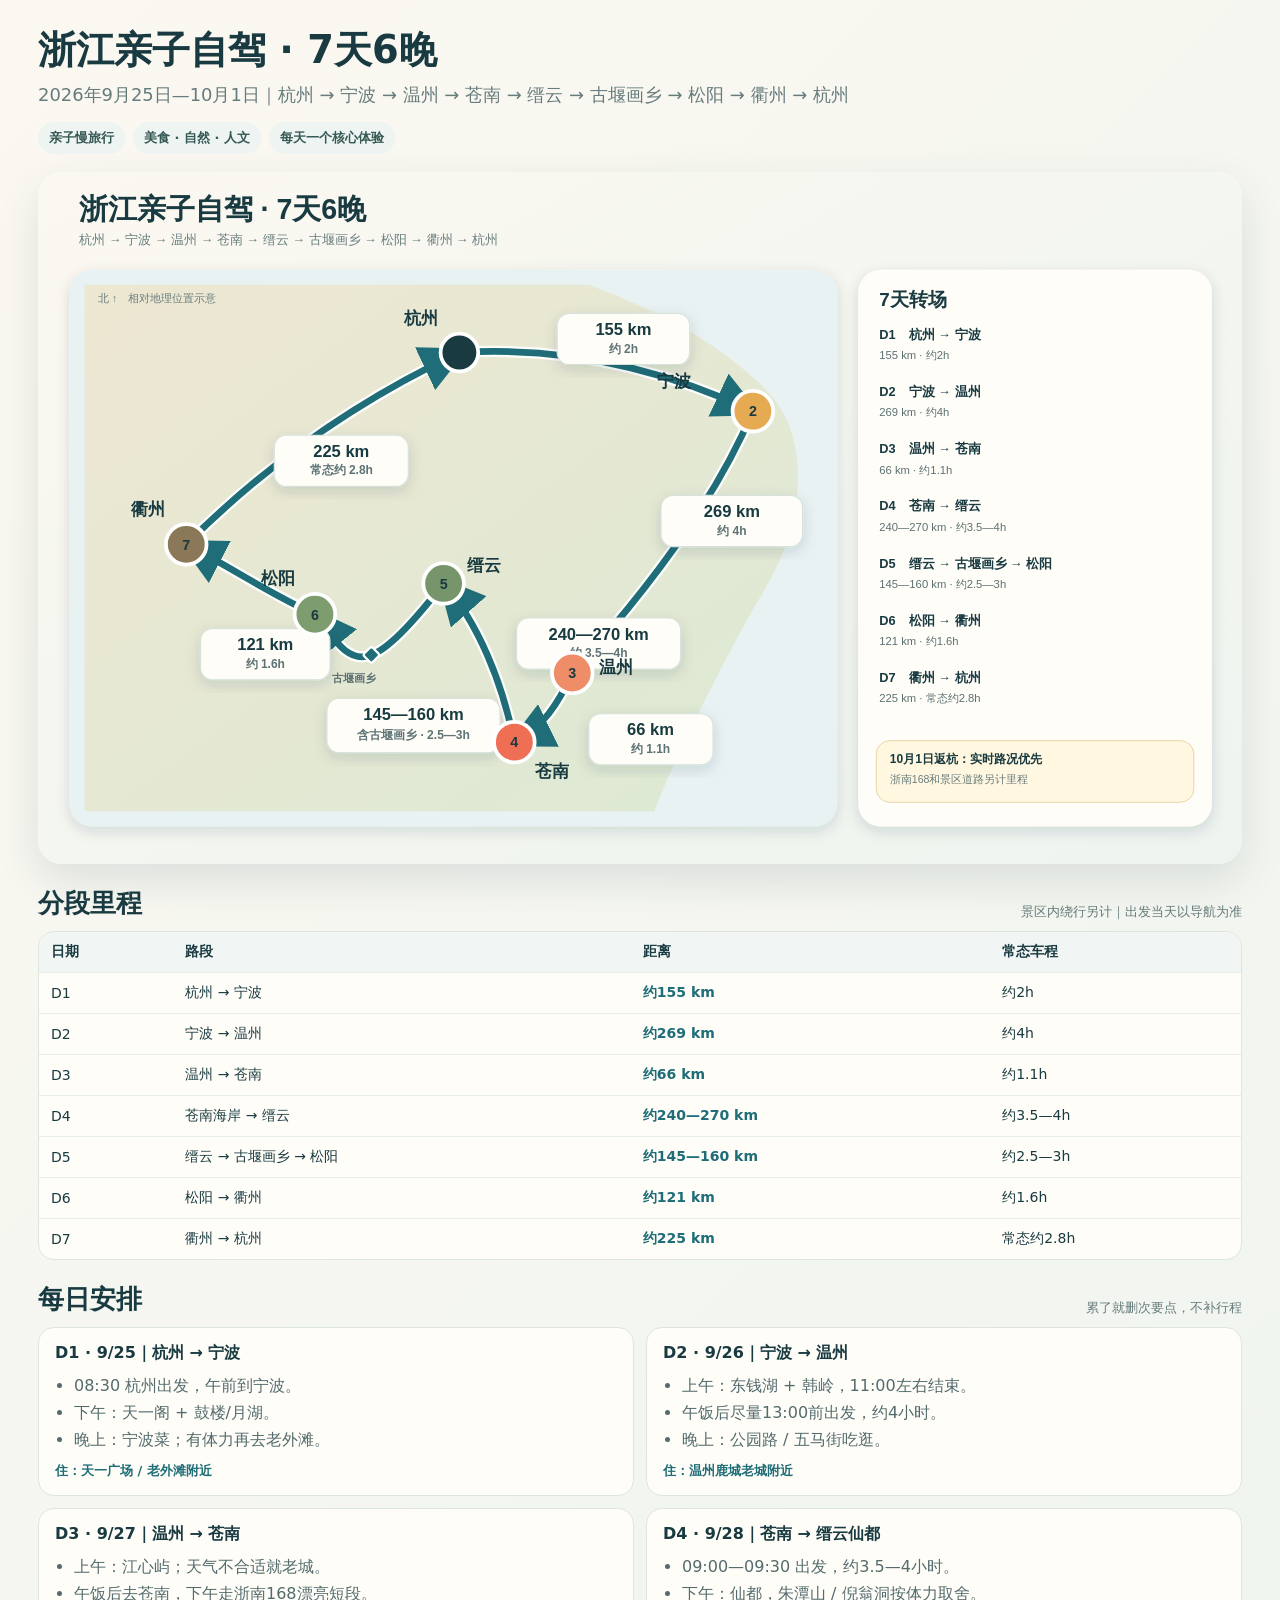
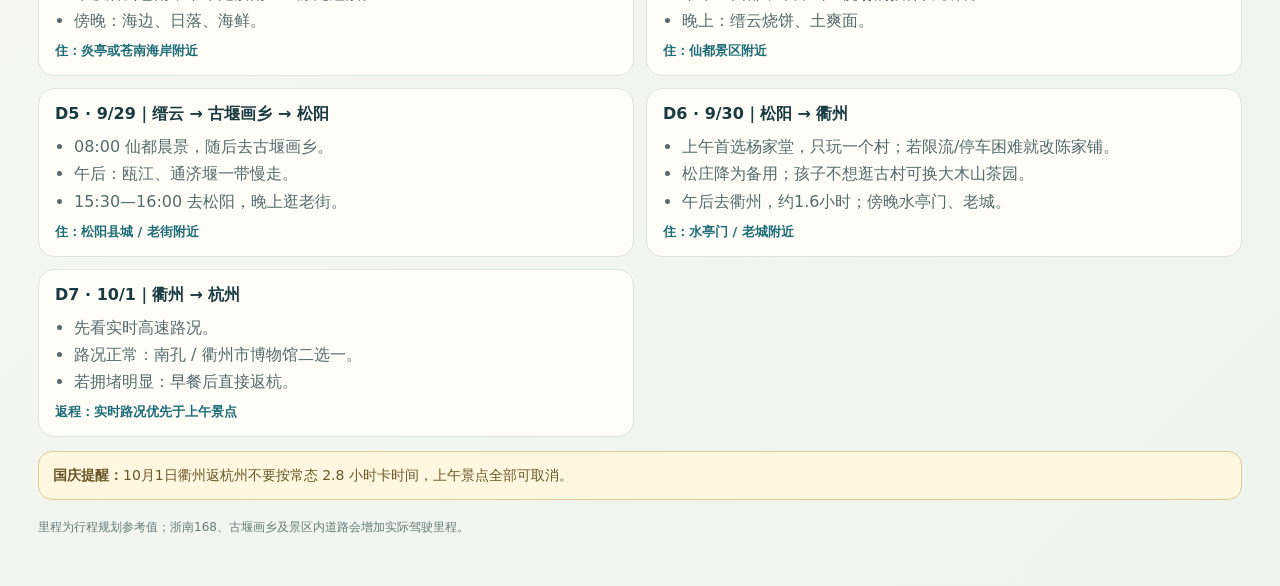
==== index.html @ e7a675d0 "refine: simplify Songyang day plan" ====
<!doctype html>
<html lang="zh-CN">
<head>
  <meta charset="utf-8">
  <meta name="viewport" content="width=device-width, initial-scale=1">
  <meta name="color-scheme" content="light">
  <title>浙江亲子自驾｜7天6晚</title>
  <style>
    :root{--ink:#183a40;--muted:#667b7c;--paper:#f8f5ed;--card:#fffdf8;--teal:#1f6d78;--gold:#e6aa52;--line:#dce6df;--shadow:0 16px 44px rgba(28,61,65,.12)}
    *{box-sizing:border-box} body{margin:0;background:linear-gradient(135deg,#fbf8f1,#eef4ef);color:var(--ink);font-family:"PingFang SC","Microsoft YaHei","Noto Sans CJK SC",system-ui,sans-serif}
    .page{width:min(1320px,100%);margin:auto;padding:28px clamp(12px,3vw,38px) 48px} h1{font-size:clamp(28px,3vw,44px);margin:0 0 8px;line-height:1.15}
    .subtitle{color:var(--muted);font-size:clamp(14px,1.4vw,18px);line-height:1.65}.pills{display:flex;gap:8px;flex-wrap:wrap;margin-top:12px}.pill{padding:7px 11px;border-radius:999px;background:#edf4f1;color:#365955;font-size:13px;font-weight:700}
    .map{display:block;width:100%;margin-top:18px;border-radius:24px;background:#fff;box-shadow:var(--shadow)}
    section{margin-top:22px}.section-title{display:flex;justify-content:space-between;align-items:end;gap:12px;margin-bottom:10px}.section-title h2{font-size:clamp(21px,2vw,28px);margin:0}.hint{color:var(--muted);font-size:13px}
    .table-wrap{overflow-x:auto;border:1px solid var(--line);border-radius:16px;background:var(--card)} table{width:100%;min-width:720px;border-collapse:collapse}th,td{padding:11px 12px;border-bottom:1px solid #e8efea;text-align:left;font-size:14px}th{background:#f1f6f4;white-space:nowrap}tr:last-child td{border-bottom:0}.metric{font-weight:800;color:var(--teal)}
    .days{display:grid;grid-template-columns:repeat(2,minmax(0,1fr));gap:12px}.day{background:var(--card);border:1px solid var(--line);border-radius:16px;padding:15px 16px}.day h3{margin:0 0 8px;font-size:16px}.day ul{margin:0;padding-left:19px;color:#536b6d;line-height:1.7}.stay{margin-top:8px;font-size:13px;font-weight:700;color:var(--teal)}
    .alert{margin-top:14px;padding:12px 14px;border-radius:14px;background:#fff7df;border:1px solid #e2c990;color:#6a5729;font-size:14px;line-height:1.65}
    footer{margin-top:18px;color:var(--muted);font-size:12px;line-height:1.6}
    @media(max-width:680px){.days{grid-template-columns:1fr}.page{padding-inline:10px}.section-title{align-items:start;flex-direction:column}.hint{font-size:12px}}
  </style>
</head>
<body>
<main class="page">
  <header>
    <h1>浙江亲子自驾 · 7天6晚</h1>
    <div class="subtitle">2026年9月25日—10月1日｜杭州 → 宁波 → 温州 → 苍南 → 缙云 → 古堰画乡 → 松阳 → 衢州 → 杭州</div>
    <div class="pills"><span class="pill">亲子慢旅行</span><span class="pill">美食 · 自然 · 人文</span><span class="pill">每天一个核心体验</span></div>
  </header>

  <img class="map" src="./浙江亲子自驾路线地图.svg" alt="浙江7天6晚自驾路线图，标注每段公里数和车程">

  <section>
    <div class="section-title"><h2>分段里程</h2><div class="hint">景区内绕行另计｜出发当天以导航为准</div></div>
    <div class="table-wrap"><table>
      <thead><tr><th>日期</th><th>路段</th><th>距离</th><th>常态车程</th></tr></thead>
      <tbody>
        <tr><td>D1</td><td>杭州 → 宁波</td><td class="metric">约155 km</td><td>约2h</td></tr>
        <tr><td>D2</td><td>宁波 → 温州</td><td class="metric">约269 km</td><td>约4h</td></tr>
        <tr><td>D3</td><td>温州 → 苍南</td><td class="metric">约66 km</td><td>约1.1h</td></tr>
        <tr><td>D4</td><td>苍南海岸 → 缙云</td><td class="metric">约240—270 km</td><td>约3.5—4h</td></tr>
        <tr><td>D5</td><td>缙云 → 古堰画乡 → 松阳</td><td class="metric">约145—160 km</td><td>约2.5—3h</td></tr>
        <tr><td>D6</td><td>松阳 → 衢州</td><td class="metric">约121 km</td><td>约1.6h</td></tr>
        <tr><td>D7</td><td>衢州 → 杭州</td><td class="metric">约225 km</td><td>常态约2.8h</td></tr>
      </tbody>
    </table></div>
  </section>

  <section>
    <div class="section-title"><h2>每日安排</h2><div class="hint">累了就删次要点，不补行程</div></div>
    <div class="days">
      <article class="day"><h3>D1 · 9/25｜杭州 → 宁波</h3><ul><li>08:30 杭州出发，午前到宁波。</li><li>下午：天一阁 + 鼓楼/月湖。</li><li>晚上：宁波菜；有体力再去老外滩。</li></ul><div class="stay">住：天一广场 / 老外滩附近</div></article>
      <article class="day"><h3>D2 · 9/26｜宁波 → 温州</h3><ul><li>上午：东钱湖 + 韩岭，11:00左右结束。</li><li>午饭后尽量13:00前出发，约4小时。</li><li>晚上：公园路 / 五马街吃逛。</li></ul><div class="stay">住：温州鹿城老城附近</div></article>
      <article class="day"><h3>D3 · 9/27｜温州 → 苍南</h3><ul><li>上午：江心屿；天气不合适就老城。</li><li>午饭后去苍南，下午走浙南168漂亮短段。</li><li>傍晚：海边、日落、海鲜。</li></ul><div class="stay">住：炎亭或苍南海岸附近</div></article>
      <article class="day"><h3>D4 · 9/28｜苍南 → 缙云仙都</h3><ul><li>09:00—09:30 出发，约3.5—4小时。</li><li>下午：仙都，朱潭山 / 倪翁洞按体力取舍。</li><li>晚上：缙云烧饼、土爽面。</li></ul><div class="stay">住：仙都景区附近</div></article>
      <article class="day"><h3>D5 · 9/29｜缙云 → 古堰画乡 → 松阳</h3><ul><li>08:00 仙都晨景，随后去古堰画乡。</li><li>午后：瓯江、通济堰一带慢走。</li><li>15:30—16:00 去松阳，晚上逛老街。</li></ul><div class="stay">住：松阳县城 / 老街附近</div></article>
      <article class="day"><h3>D6 · 9/30｜松阳 → 衢州</h3><ul><li>上午首选杨家堂，只玩一个村；若限流/停车困难就改陈家铺。</li><li>松庄降为备用；孩子不想逛古村可换大木山茶园。</li><li>午后去衢州，约1.6小时；傍晚水亭门、老城。</li></ul><div class="stay">住：水亭门 / 老城附近</div></article>
      <article class="day"><h3>D7 · 10/1｜衢州 → 杭州</h3><ul><li>先看实时高速路况。</li><li>路况正常：南孔 / 衢州市博物馆二选一。</li><li>若拥堵明显：早餐后直接返杭。</li></ul><div class="stay">返程：实时路况优先于上午景点</div></article>
    </div>
    <div class="alert"><strong>国庆提醒：</strong>10月1日衢州返杭州不要按常态 2.8 小时卡时间，上午景点全部可取消。</div>
  </section>

  <footer>里程为行程规划参考值；浙南168、古堰画乡及景区内道路会增加实际驾驶里程。</footer>
</main>
</body>
</html>
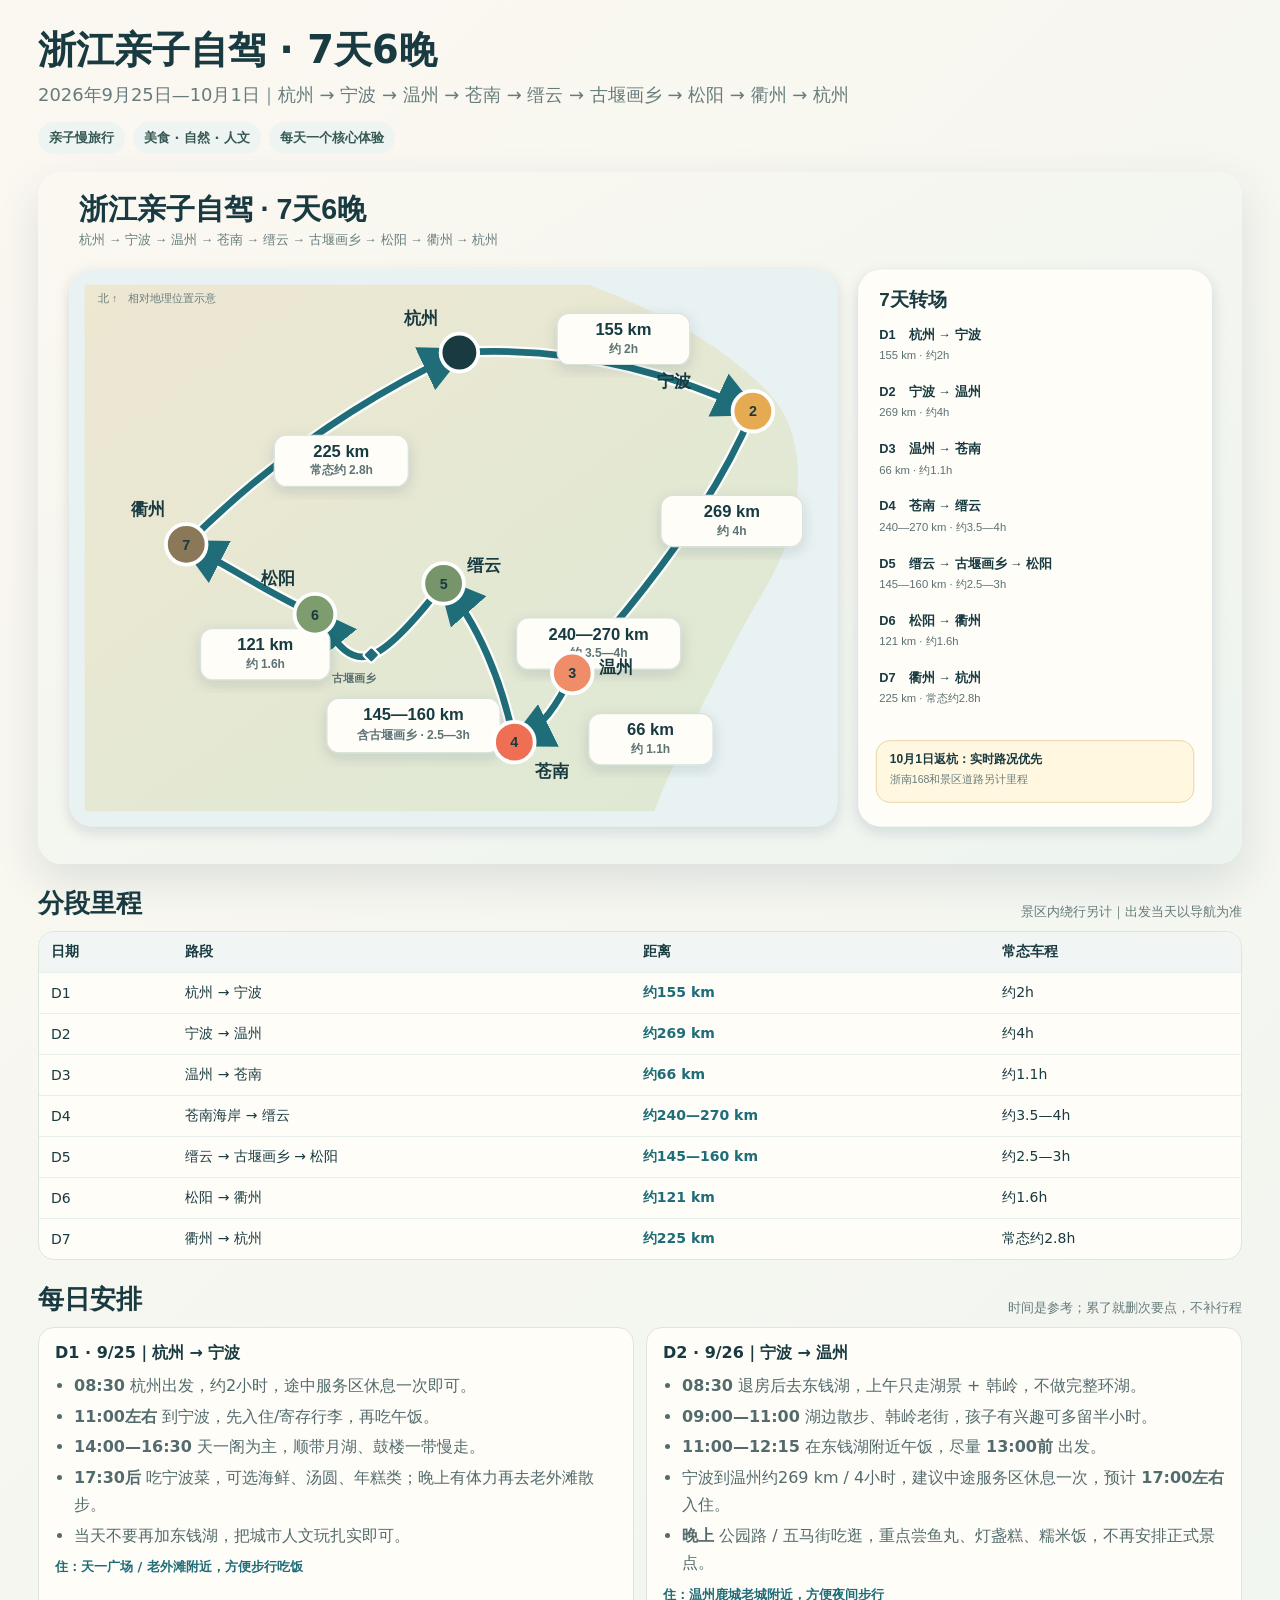
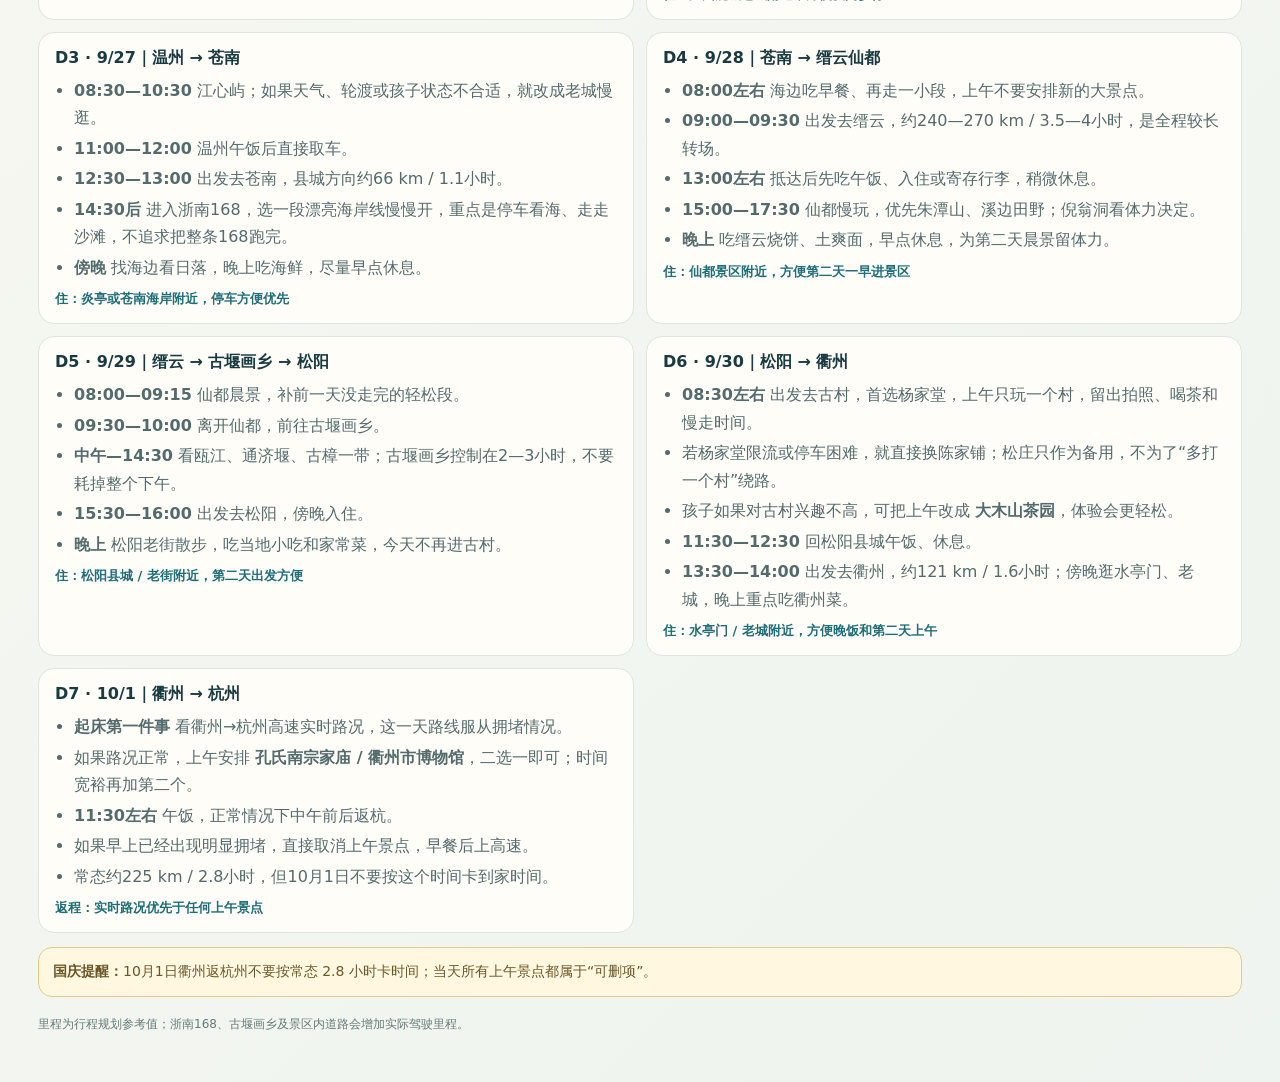
==== commit 9f8ac505: "refine: add more detail to daily itinerary" ====
--- a/index.html
+++ b/index.html
@@ -13,7 +13,7 @@
     .map{display:block;width:100%;margin-top:18px;border-radius:24px;background:#fff;box-shadow:var(--shadow)}
     section{margin-top:22px}.section-title{display:flex;justify-content:space-between;align-items:end;gap:12px;margin-bottom:10px}.section-title h2{font-size:clamp(21px,2vw,28px);margin:0}.hint{color:var(--muted);font-size:13px}
     .table-wrap{overflow-x:auto;border:1px solid var(--line);border-radius:16px;background:var(--card)} table{width:100%;min-width:720px;border-collapse:collapse}th,td{padding:11px 12px;border-bottom:1px solid #e8efea;text-align:left;font-size:14px}th{background:#f1f6f4;white-space:nowrap}tr:last-child td{border-bottom:0}.metric{font-weight:800;color:var(--teal)}
-    .days{display:grid;grid-template-columns:repeat(2,minmax(0,1fr));gap:12px}.day{background:var(--card);border:1px solid var(--line);border-radius:16px;padding:15px 16px}.day h3{margin:0 0 8px;font-size:16px}.day ul{margin:0;padding-left:19px;color:#536b6d;line-height:1.7}.stay{margin-top:8px;font-size:13px;font-weight:700;color:var(--teal)}
+    .days{display:grid;grid-template-columns:repeat(2,minmax(0,1fr));gap:12px}.day{background:var(--card);border:1px solid var(--line);border-radius:16px;padding:15px 16px}.day h3{margin:0 0 8px;font-size:16px}.day ul{margin:0;padding-left:19px;color:#536b6d;line-height:1.72}.day li+li{margin-top:3px}.stay{margin-top:9px;font-size:13px;font-weight:700;color:var(--teal)}
     .alert{margin-top:14px;padding:12px 14px;border-radius:14px;background:#fff7df;border:1px solid #e2c990;color:#6a5729;font-size:14px;line-height:1.65}
     footer{margin-top:18px;color:var(--muted);font-size:12px;line-height:1.6}
     @media(max-width:680px){.days{grid-template-columns:1fr}.page{padding-inline:10px}.section-title{align-items:start;flex-direction:column}.hint{font-size:12px}}
@@ -46,17 +46,23 @@
   </section>
 
   <section>
-    <div class="section-title"><h2>每日安排</h2><div class="hint">累了就删次要点，不补行程</div></div>
+    <div class="section-title"><h2>每日安排</h2><div class="hint">时间是参考；累了就删次要点，不补行程</div></div>
     <div class="days">
-      <article class="day"><h3>D1 · 9/25｜杭州 → 宁波</h3><ul><li>08:30 杭州出发，午前到宁波。</li><li>下午：天一阁 + 鼓楼/月湖。</li><li>晚上：宁波菜；有体力再去老外滩。</li></ul><div class="stay">住：天一广场 / 老外滩附近</div></article>
-      <article class="day"><h3>D2 · 9/26｜宁波 → 温州</h3><ul><li>上午：东钱湖 + 韩岭，11:00左右结束。</li><li>午饭后尽量13:00前出发，约4小时。</li><li>晚上：公园路 / 五马街吃逛。</li></ul><div class="stay">住：温州鹿城老城附近</div></article>
-      <article class="day"><h3>D3 · 9/27｜温州 → 苍南</h3><ul><li>上午：江心屿；天气不合适就老城。</li><li>午饭后去苍南，下午走浙南168漂亮短段。</li><li>傍晚：海边、日落、海鲜。</li></ul><div class="stay">住：炎亭或苍南海岸附近</div></article>
-      <article class="day"><h3>D4 · 9/28｜苍南 → 缙云仙都</h3><ul><li>09:00—09:30 出发，约3.5—4小时。</li><li>下午：仙都，朱潭山 / 倪翁洞按体力取舍。</li><li>晚上：缙云烧饼、土爽面。</li></ul><div class="stay">住：仙都景区附近</div></article>
-      <article class="day"><h3>D5 · 9/29｜缙云 → 古堰画乡 → 松阳</h3><ul><li>08:00 仙都晨景，随后去古堰画乡。</li><li>午后：瓯江、通济堰一带慢走。</li><li>15:30—16:00 去松阳，晚上逛老街。</li></ul><div class="stay">住：松阳县城 / 老街附近</div></article>
-      <article class="day"><h3>D6 · 9/30｜松阳 → 衢州</h3><ul><li>上午首选杨家堂，只玩一个村；若限流/停车困难就改陈家铺。</li><li>松庄降为备用；孩子不想逛古村可换大木山茶园。</li><li>午后去衢州，约1.6小时；傍晚水亭门、老城。</li></ul><div class="stay">住：水亭门 / 老城附近</div></article>
-      <article class="day"><h3>D7 · 10/1｜衢州 → 杭州</h3><ul><li>先看实时高速路况。</li><li>路况正常：南孔 / 衢州市博物馆二选一。</li><li>若拥堵明显：早餐后直接返杭。</li></ul><div class="stay">返程：实时路况优先于上午景点</div></article>
+      <article class="day"><h3>D1 · 9/25｜杭州 → 宁波</h3><ul><li><strong>08:30</strong> 杭州出发，约2小时，途中服务区休息一次即可。</li><li><strong>11:00左右</strong> 到宁波，先入住/寄存行李，再吃午饭。</li><li><strong>14:00—16:30</strong> 天一阁为主，顺带月湖、鼓楼一带慢走。</li><li><strong>17:30后</strong> 吃宁波菜，可选海鲜、汤圆、年糕类；晚上有体力再去老外滩散步。</li><li>当天不要再加东钱湖，把城市人文玩扎实即可。</li></ul><div class="stay">住：天一广场 / 老外滩附近，方便步行吃饭</div></article>
+
+      <article class="day"><h3>D2 · 9/26｜宁波 → 温州</h3><ul><li><strong>08:30</strong> 退房后去东钱湖，上午只走湖景 + 韩岭，不做完整环湖。</li><li><strong>09:00—11:00</strong> 湖边散步、韩岭老街，孩子有兴趣可多留半小时。</li><li><strong>11:00—12:15</strong> 在东钱湖附近午饭，尽量 <strong>13:00前</strong> 出发。</li><li>宁波到温州约269 km / 4小时，建议中途服务区休息一次，预计 <strong>17:00左右</strong> 入住。</li><li><strong>晚上</strong> 公园路 / 五马街吃逛，重点尝鱼丸、灯盏糕、糯米饭，不再安排正式景点。</li></ul><div class="stay">住：温州鹿城老城附近，方便夜间步行</div></article>
+
+      <article class="day"><h3>D3 · 9/27｜温州 → 苍南</h3><ul><li><strong>08:30—10:30</strong> 江心屿；如果天气、轮渡或孩子状态不合适，就改成老城慢逛。</li><li><strong>11:00—12:00</strong> 温州午饭后直接取车。</li><li><strong>12:30—13:00</strong> 出发去苍南，县城方向约66 km / 1.1小时。</li><li><strong>14:30后</strong> 进入浙南168，选一段漂亮海岸线慢慢开，重点是停车看海、走走沙滩，不追求把整条168跑完。</li><li><strong>傍晚</strong> 找海边看日落，晚上吃海鲜，尽量早点休息。</li></ul><div class="stay">住：炎亭或苍南海岸附近，停车方便优先</div></article>
+
+      <article class="day"><h3>D4 · 9/28｜苍南 → 缙云仙都</h3><ul><li><strong>08:00左右</strong> 海边吃早餐、再走一小段，上午不要安排新的大景点。</li><li><strong>09:00—09:30</strong> 出发去缙云，约240—270 km / 3.5—4小时，是全程较长转场。</li><li><strong>13:00左右</strong> 抵达后先吃午饭、入住或寄存行李，稍微休息。</li><li><strong>15:00—17:30</strong> 仙都慢玩，优先朱潭山、溪边田野；倪翁洞看体力决定。</li><li><strong>晚上</strong> 吃缙云烧饼、土爽面，早点休息，为第二天晨景留体力。</li></ul><div class="stay">住：仙都景区附近，方便第二天一早进景区</div></article>
+
+      <article class="day"><h3>D5 · 9/29｜缙云 → 古堰画乡 → 松阳</h3><ul><li><strong>08:00—09:15</strong> 仙都晨景，补前一天没走完的轻松段。</li><li><strong>09:30—10:00</strong> 离开仙都，前往古堰画乡。</li><li><strong>中午—14:30</strong> 看瓯江、通济堰、古樟一带；古堰画乡控制在2—3小时，不要耗掉整个下午。</li><li><strong>15:30—16:00</strong> 出发去松阳，傍晚入住。</li><li><strong>晚上</strong> 松阳老街散步，吃当地小吃和家常菜，今天不再进古村。</li></ul><div class="stay">住：松阳县城 / 老街附近，第二天出发方便</div></article>
+
+      <article class="day"><h3>D6 · 9/30｜松阳 → 衢州</h3><ul><li><strong>08:30左右</strong> 出发去古村，首选杨家堂，上午只玩一个村，留出拍照、喝茶和慢走时间。</li><li>若杨家堂限流或停车困难，就直接换陈家铺；松庄只作为备用，不为了“多打一个村”绕路。</li><li>孩子如果对古村兴趣不高，可把上午改成 <strong>大木山茶园</strong>，体验会更轻松。</li><li><strong>11:30—12:30</strong> 回松阳县城午饭、休息。</li><li><strong>13:30—14:00</strong> 出发去衢州，约121 km / 1.6小时；傍晚逛水亭门、老城，晚上重点吃衢州菜。</li></ul><div class="stay">住：水亭门 / 老城附近，方便晚饭和第二天上午</div></article>
+
+      <article class="day"><h3>D7 · 10/1｜衢州 → 杭州</h3><ul><li><strong>起床第一件事</strong> 看衢州→杭州高速实时路况，这一天路线服从拥堵情况。</li><li>如果路况正常，上午安排 <strong>孔氏南宗家庙 / 衢州市博物馆</strong>，二选一即可；时间宽裕再加第二个。</li><li><strong>11:30左右</strong> 午饭，正常情况下中午前后返杭。</li><li>如果早上已经出现明显拥堵，直接取消上午景点，早餐后上高速。</li><li>常态约225 km / 2.8小时，但10月1日不要按这个时间卡到家时间。</li></ul><div class="stay">返程：实时路况优先于任何上午景点</div></article>
     </div>
-    <div class="alert"><strong>国庆提醒：</strong>10月1日衢州返杭州不要按常态 2.8 小时卡时间，上午景点全部可取消。</div>
+    <div class="alert"><strong>国庆提醒：</strong>10月1日衢州返杭州不要按常态 2.8 小时卡时间；当天所有上午景点都属于“可删项”。</div>
   </section>
 
   <footer>里程为行程规划参考值；浙南168、古堰画乡及景区内道路会增加实际驾驶里程。</footer>
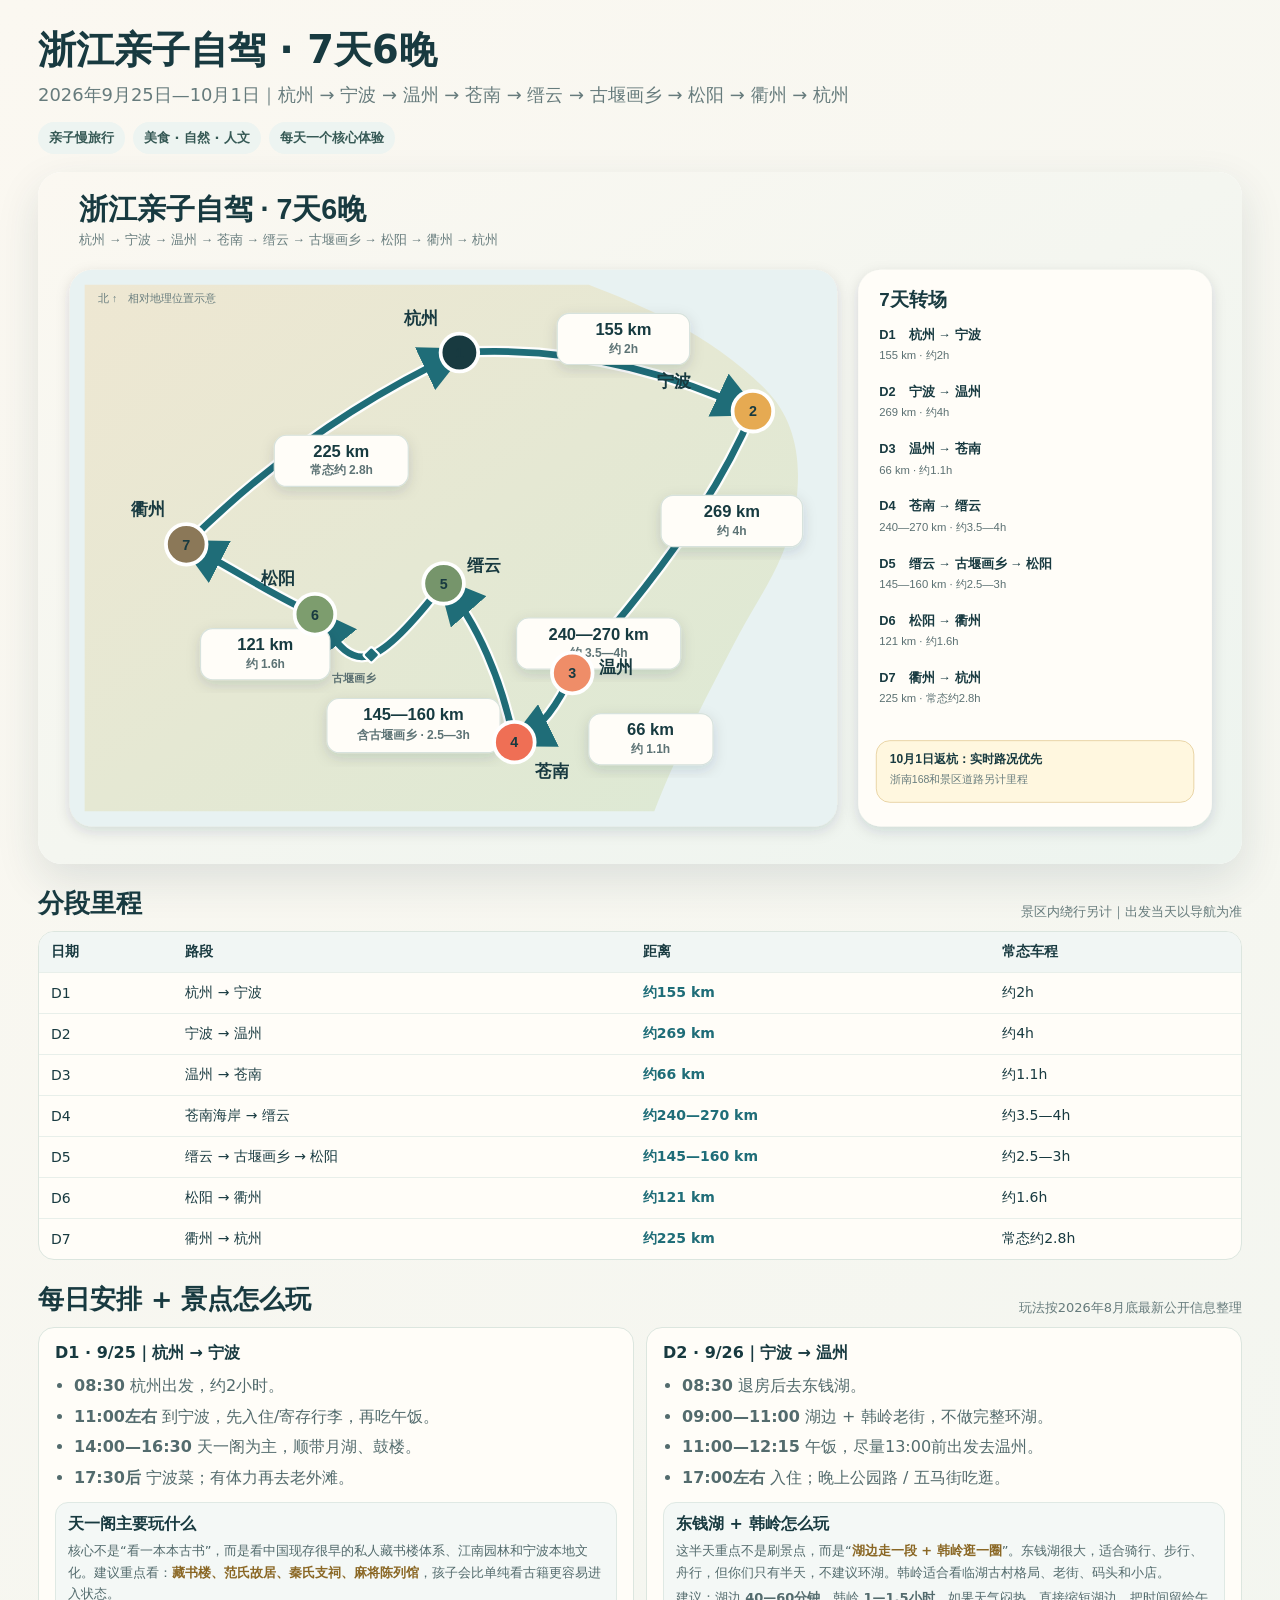
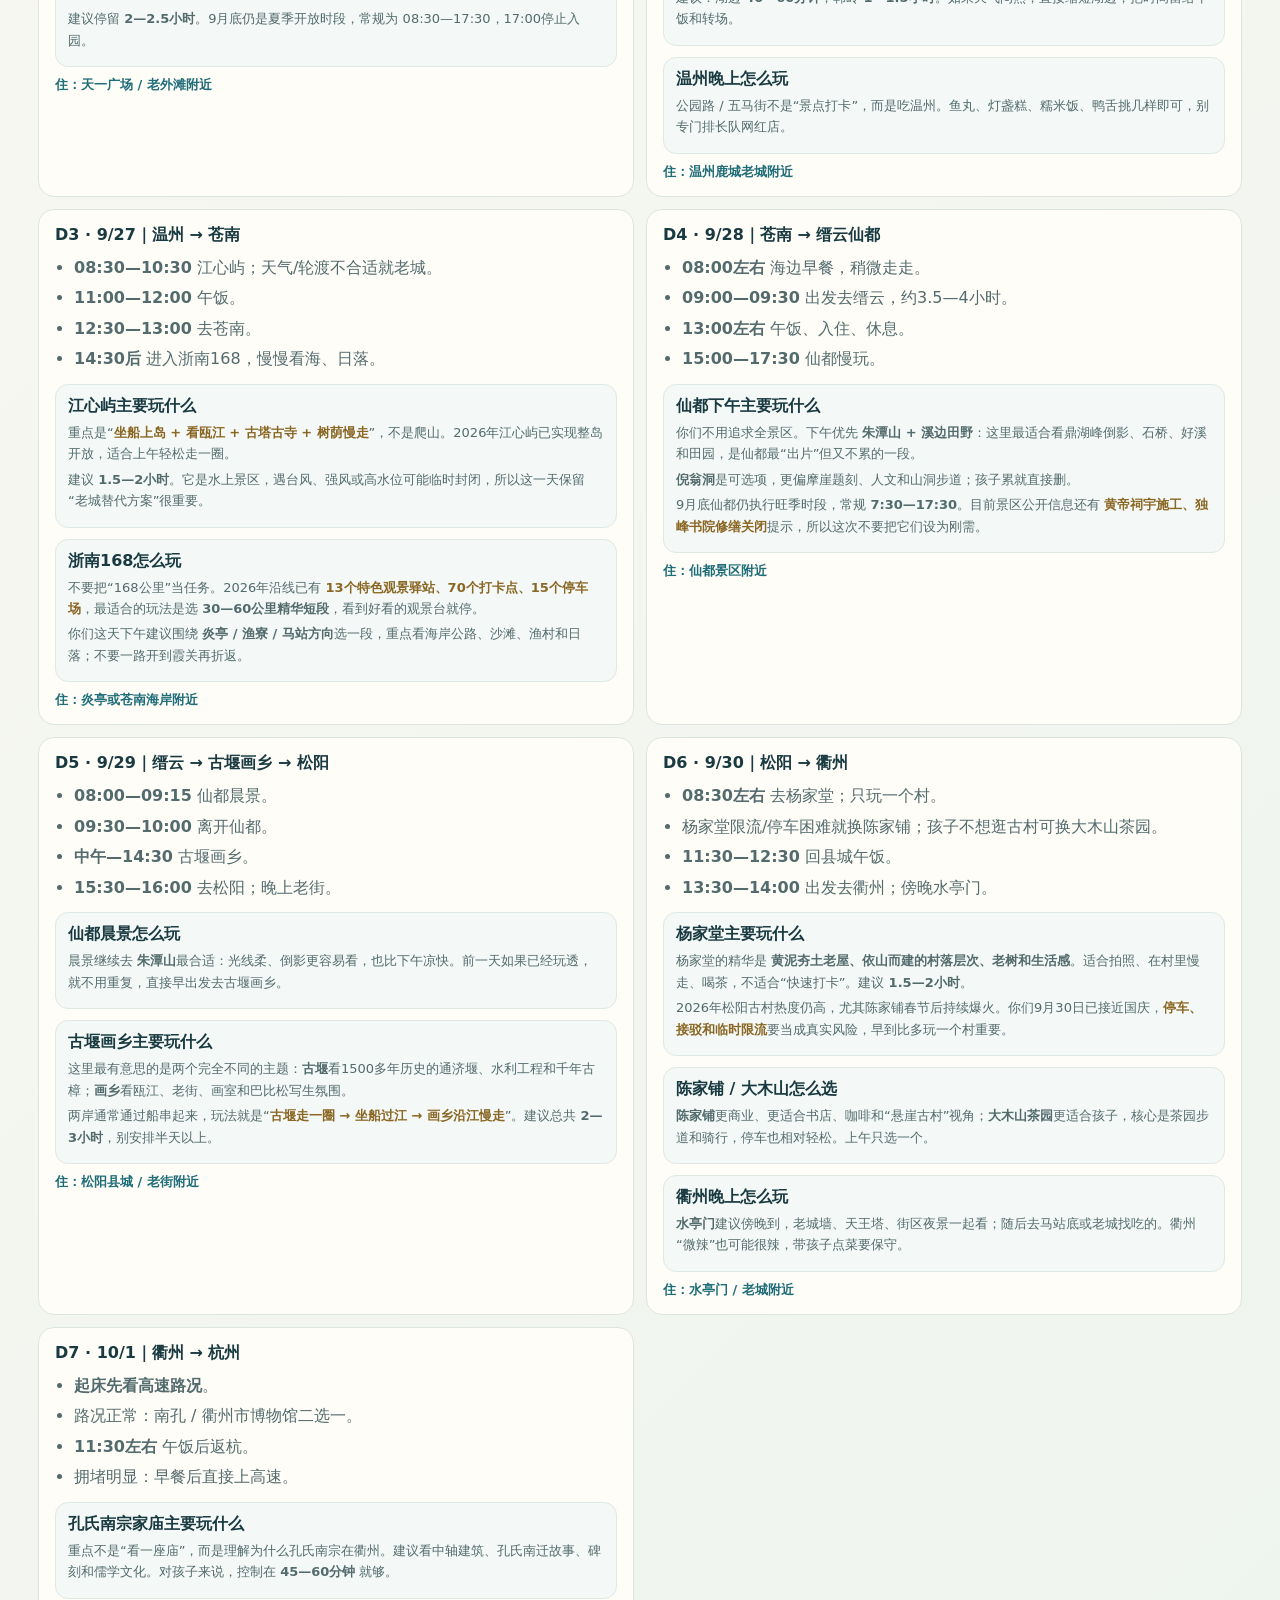
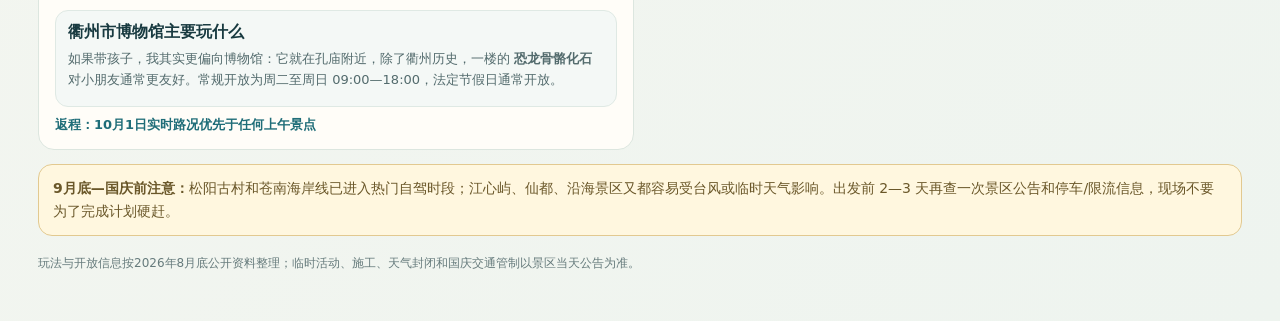
==== commit 226f585d: "feat: add attraction play guides and latest notes" ====
--- a/index.html
+++ b/index.html
@@ -14,6 +14,7 @@
     section{margin-top:22px}.section-title{display:flex;justify-content:space-between;align-items:end;gap:12px;margin-bottom:10px}.section-title h2{font-size:clamp(21px,2vw,28px);margin:0}.hint{color:var(--muted);font-size:13px}
     .table-wrap{overflow-x:auto;border:1px solid var(--line);border-radius:16px;background:var(--card)} table{width:100%;min-width:720px;border-collapse:collapse}th,td{padding:11px 12px;border-bottom:1px solid #e8efea;text-align:left;font-size:14px}th{background:#f1f6f4;white-space:nowrap}tr:last-child td{border-bottom:0}.metric{font-weight:800;color:var(--teal)}
     .days{display:grid;grid-template-columns:repeat(2,minmax(0,1fr));gap:12px}.day{background:var(--card);border:1px solid var(--line);border-radius:16px;padding:15px 16px}.day h3{margin:0 0 8px;font-size:16px}.day ul{margin:0;padding-left:19px;color:#536b6d;line-height:1.72}.day li+li{margin-top:3px}.stay{margin-top:9px;font-size:13px;font-weight:700;color:var(--teal)}
+    .play{margin-top:11px;padding:11px 12px;border-radius:13px;background:#f4f8f6;border:1px solid #dfe9e4}.play b{display:block;margin-bottom:5px}.play p{margin:4px 0;color:#536b6d;font-size:13px;line-height:1.65}.play em{font-style:normal;font-weight:700;color:#8a6724}
     .alert{margin-top:14px;padding:12px 14px;border-radius:14px;background:#fff7df;border:1px solid #e2c990;color:#6a5729;font-size:14px;line-height:1.65}
     footer{margin-top:18px;color:var(--muted);font-size:12px;line-height:1.6}
     @media(max-width:680px){.days{grid-template-columns:1fr}.page{padding-inline:10px}.section-title{align-items:start;flex-direction:column}.hint{font-size:12px}}
@@ -46,26 +47,26 @@
   </section>
 
   <section>
-    <div class="section-title"><h2>每日安排</h2><div class="hint">时间是参考；累了就删次要点，不补行程</div></div>
+    <div class="section-title"><h2>每日安排 + 景点怎么玩</h2><div class="hint">玩法按2026年8月底最新公开信息整理</div></div>
     <div class="days">
-      <article class="day"><h3>D1 · 9/25｜杭州 → 宁波</h3><ul><li><strong>08:30</strong> 杭州出发，约2小时，途中服务区休息一次即可。</li><li><strong>11:00左右</strong> 到宁波，先入住/寄存行李，再吃午饭。</li><li><strong>14:00—16:30</strong> 天一阁为主，顺带月湖、鼓楼一带慢走。</li><li><strong>17:30后</strong> 吃宁波菜，可选海鲜、汤圆、年糕类；晚上有体力再去老外滩散步。</li><li>当天不要再加东钱湖，把城市人文玩扎实即可。</li></ul><div class="stay">住：天一广场 / 老外滩附近，方便步行吃饭</div></article>
+      <article class="day"><h3>D1 · 9/25｜杭州 → 宁波</h3><ul><li><strong>08:30</strong> 杭州出发，约2小时。</li><li><strong>11:00左右</strong> 到宁波，先入住/寄存行李，再吃午饭。</li><li><strong>14:00—16:30</strong> 天一阁为主，顺带月湖、鼓楼。</li><li><strong>17:30后</strong> 宁波菜；有体力再去老外滩。</li></ul><div class="play"><b>天一阁主要玩什么</b><p>核心不是“看一本本古书”，而是看中国现存很早的私人藏书楼体系、江南园林和宁波本地文化。建议重点看：<em>藏书楼、范氏故居、秦氏支祠、麻将陈列馆</em>，孩子会比单纯看古籍更容易进入状态。</p><p>建议停留 <strong>2—2.5小时</strong>。9月底仍是夏季开放时段，常规为 08:30—17:30，17:00停止入园。</p></div><div class="stay">住：天一广场 / 老外滩附近</div></article>
 
-      <article class="day"><h3>D2 · 9/26｜宁波 → 温州</h3><ul><li><strong>08:30</strong> 退房后去东钱湖，上午只走湖景 + 韩岭，不做完整环湖。</li><li><strong>09:00—11:00</strong> 湖边散步、韩岭老街，孩子有兴趣可多留半小时。</li><li><strong>11:00—12:15</strong> 在东钱湖附近午饭，尽量 <strong>13:00前</strong> 出发。</li><li>宁波到温州约269 km / 4小时，建议中途服务区休息一次，预计 <strong>17:00左右</strong> 入住。</li><li><strong>晚上</strong> 公园路 / 五马街吃逛，重点尝鱼丸、灯盏糕、糯米饭，不再安排正式景点。</li></ul><div class="stay">住：温州鹿城老城附近，方便夜间步行</div></article>
+      <article class="day"><h3>D2 · 9/26｜宁波 → 温州</h3><ul><li><strong>08:30</strong> 退房后去东钱湖。</li><li><strong>09:00—11:00</strong> 湖边 + 韩岭老街，不做完整环湖。</li><li><strong>11:00—12:15</strong> 午饭，尽量13:00前出发去温州。</li><li><strong>17:00左右</strong> 入住；晚上公园路 / 五马街吃逛。</li></ul><div class="play"><b>东钱湖 + 韩岭怎么玩</b><p>这半天重点不是刷景点，而是“<em>湖边走一段 + 韩岭逛一圈</em>”。东钱湖很大，适合骑行、步行、舟行，但你们只有半天，不建议环湖。韩岭适合看临湖古村格局、老街、码头和小店。</p><p>建议：湖边 <strong>40—60分钟</strong>，韩岭 <strong>1—1.5小时</strong>。如果天气闷热，直接缩短湖边，把时间留给午饭和转场。</p></div><div class="play"><b>温州晚上怎么玩</b><p>公园路 / 五马街不是“景点打卡”，而是吃温州。鱼丸、灯盏糕、糯米饭、鸭舌挑几样即可，别专门排长队网红店。</p></div><div class="stay">住：温州鹿城老城附近</div></article>
 
-      <article class="day"><h3>D3 · 9/27｜温州 → 苍南</h3><ul><li><strong>08:30—10:30</strong> 江心屿；如果天气、轮渡或孩子状态不合适，就改成老城慢逛。</li><li><strong>11:00—12:00</strong> 温州午饭后直接取车。</li><li><strong>12:30—13:00</strong> 出发去苍南，县城方向约66 km / 1.1小时。</li><li><strong>14:30后</strong> 进入浙南168，选一段漂亮海岸线慢慢开，重点是停车看海、走走沙滩，不追求把整条168跑完。</li><li><strong>傍晚</strong> 找海边看日落，晚上吃海鲜，尽量早点休息。</li></ul><div class="stay">住：炎亭或苍南海岸附近，停车方便优先</div></article>
+      <article class="day"><h3>D3 · 9/27｜温州 → 苍南</h3><ul><li><strong>08:30—10:30</strong> 江心屿；天气/轮渡不合适就老城。</li><li><strong>11:00—12:00</strong> 午饭。</li><li><strong>12:30—13:00</strong> 去苍南。</li><li><strong>14:30后</strong> 进入浙南168，慢慢看海、日落。</li></ul><div class="play"><b>江心屿主要玩什么</b><p>重点是“<em>坐船上岛 + 看瓯江 + 古塔古寺 + 树荫慢走</em>”，不是爬山。2026年江心屿已实现整岛开放，适合上午轻松走一圈。</p><p>建议 <strong>1.5—2小时</strong>。它是水上景区，遇台风、强风或高水位可能临时封闭，所以这一天保留“老城替代方案”很重要。</p></div><div class="play"><b>浙南168怎么玩</b><p>不要把“168公里”当任务。2026年沿线已有 <em>13个特色观景驿站、70个打卡点、15个停车场</em>，最适合的玩法是选 <strong>30—60公里精华短段</strong>，看到好看的观景台就停。</p><p>你们这天下午建议围绕 <strong>炎亭 / 渔寮 / 马站方向</strong>选一段，重点看海岸公路、沙滩、渔村和日落；不要一路开到霞关再折返。</p></div><div class="stay">住：炎亭或苍南海岸附近</div></article>
 
-      <article class="day"><h3>D4 · 9/28｜苍南 → 缙云仙都</h3><ul><li><strong>08:00左右</strong> 海边吃早餐、再走一小段，上午不要安排新的大景点。</li><li><strong>09:00—09:30</strong> 出发去缙云，约240—270 km / 3.5—4小时，是全程较长转场。</li><li><strong>13:00左右</strong> 抵达后先吃午饭、入住或寄存行李，稍微休息。</li><li><strong>15:00—17:30</strong> 仙都慢玩，优先朱潭山、溪边田野；倪翁洞看体力决定。</li><li><strong>晚上</strong> 吃缙云烧饼、土爽面，早点休息，为第二天晨景留体力。</li></ul><div class="stay">住：仙都景区附近，方便第二天一早进景区</div></article>
+      <article class="day"><h3>D4 · 9/28｜苍南 → 缙云仙都</h3><ul><li><strong>08:00左右</strong> 海边早餐，稍微走走。</li><li><strong>09:00—09:30</strong> 出发去缙云，约3.5—4小时。</li><li><strong>13:00左右</strong> 午饭、入住、休息。</li><li><strong>15:00—17:30</strong> 仙都慢玩。</li></ul><div class="play"><b>仙都下午主要玩什么</b><p>你们不用追求全景区。下午优先 <strong>朱潭山 + 溪边田野</strong>：这里最适合看鼎湖峰倒影、石桥、好溪和田园，是仙都最“出片”但又不累的一段。</p><p><strong>倪翁洞</strong>是可选项，更偏摩崖题刻、人文和山洞步道；孩子累就直接删。</p><p>9月底仙都仍执行旺季时段，常规 <strong>7:30—17:30</strong>。目前景区公开信息还有 <em>黄帝祠宇施工、独峰书院修缮关闭</em>提示，所以这次不要把它们设为刚需。</p></div><div class="stay">住：仙都景区附近</div></article>
 
-      <article class="day"><h3>D5 · 9/29｜缙云 → 古堰画乡 → 松阳</h3><ul><li><strong>08:00—09:15</strong> 仙都晨景，补前一天没走完的轻松段。</li><li><strong>09:30—10:00</strong> 离开仙都，前往古堰画乡。</li><li><strong>中午—14:30</strong> 看瓯江、通济堰、古樟一带；古堰画乡控制在2—3小时，不要耗掉整个下午。</li><li><strong>15:30—16:00</strong> 出发去松阳，傍晚入住。</li><li><strong>晚上</strong> 松阳老街散步，吃当地小吃和家常菜，今天不再进古村。</li></ul><div class="stay">住：松阳县城 / 老街附近，第二天出发方便</div></article>
+      <article class="day"><h3>D5 · 9/29｜缙云 → 古堰画乡 → 松阳</h3><ul><li><strong>08:00—09:15</strong> 仙都晨景。</li><li><strong>09:30—10:00</strong> 离开仙都。</li><li><strong>中午—14:30</strong> 古堰画乡。</li><li><strong>15:30—16:00</strong> 去松阳；晚上老街。</li></ul><div class="play"><b>仙都晨景怎么玩</b><p>晨景继续去 <strong>朱潭山</strong>最合适：光线柔、倒影更容易看，也比下午凉快。前一天如果已经玩透，就不用重复，直接早出发去古堰画乡。</p></div><div class="play"><b>古堰画乡主要玩什么</b><p>这里最有意思的是两个完全不同的主题：<strong>古堰</strong>看1500多年历史的通济堰、水利工程和千年古樟；<strong>画乡</strong>看瓯江、老街、画室和巴比松写生氛围。</p><p>两岸通常通过船串起来，玩法就是“<em>古堰走一圈 → 坐船过江 → 画乡沿江慢走</em>”。建议总共 <strong>2—3小时</strong>，别安排半天以上。</p></div><div class="stay">住：松阳县城 / 老街附近</div></article>
 
-      <article class="day"><h3>D6 · 9/30｜松阳 → 衢州</h3><ul><li><strong>08:30左右</strong> 出发去古村，首选杨家堂，上午只玩一个村，留出拍照、喝茶和慢走时间。</li><li>若杨家堂限流或停车困难，就直接换陈家铺；松庄只作为备用，不为了“多打一个村”绕路。</li><li>孩子如果对古村兴趣不高，可把上午改成 <strong>大木山茶园</strong>，体验会更轻松。</li><li><strong>11:30—12:30</strong> 回松阳县城午饭、休息。</li><li><strong>13:30—14:00</strong> 出发去衢州，约121 km / 1.6小时；傍晚逛水亭门、老城，晚上重点吃衢州菜。</li></ul><div class="stay">住：水亭门 / 老城附近，方便晚饭和第二天上午</div></article>
+      <article class="day"><h3>D6 · 9/30｜松阳 → 衢州</h3><ul><li><strong>08:30左右</strong> 去杨家堂；只玩一个村。</li><li>杨家堂限流/停车困难就换陈家铺；孩子不想逛古村可换大木山茶园。</li><li><strong>11:30—12:30</strong> 回县城午饭。</li><li><strong>13:30—14:00</strong> 出发去衢州；傍晚水亭门。</li></ul><div class="play"><b>杨家堂主要玩什么</b><p>杨家堂的精华是 <strong>黄泥夯土老屋、依山而建的村落层次、老树和生活感</strong>。适合拍照、在村里慢走、喝茶，不适合“快速打卡”。建议 <strong>1.5—2小时</strong>。</p><p>2026年松阳古村热度仍高，尤其陈家铺春节后持续爆火。你们9月30日已接近国庆，<em>停车、接驳和临时限流</em>要当成真实风险，早到比多玩一个村重要。</p></div><div class="play"><b>陈家铺 / 大木山怎么选</b><p><strong>陈家铺</strong>更商业、更适合书店、咖啡和“悬崖古村”视角；<strong>大木山茶园</strong>更适合孩子，核心是茶园步道和骑行，停车也相对轻松。上午只选一个。</p></div><div class="play"><b>衢州晚上怎么玩</b><p><strong>水亭门</strong>建议傍晚到，老城墙、天王塔、街区夜景一起看；随后去马站底或老城找吃的。衢州“微辣”也可能很辣，带孩子点菜要保守。</p></div><div class="stay">住：水亭门 / 老城附近</div></article>
 
-      <article class="day"><h3>D7 · 10/1｜衢州 → 杭州</h3><ul><li><strong>起床第一件事</strong> 看衢州→杭州高速实时路况，这一天路线服从拥堵情况。</li><li>如果路况正常，上午安排 <strong>孔氏南宗家庙 / 衢州市博物馆</strong>，二选一即可；时间宽裕再加第二个。</li><li><strong>11:30左右</strong> 午饭，正常情况下中午前后返杭。</li><li>如果早上已经出现明显拥堵，直接取消上午景点，早餐后上高速。</li><li>常态约225 km / 2.8小时，但10月1日不要按这个时间卡到家时间。</li></ul><div class="stay">返程：实时路况优先于任何上午景点</div></article>
+      <article class="day"><h3>D7 · 10/1｜衢州 → 杭州</h3><ul><li><strong>起床先看高速路况</strong>。</li><li>路况正常：南孔 / 衢州市博物馆二选一。</li><li><strong>11:30左右</strong> 午饭后返杭。</li><li>拥堵明显：早餐后直接上高速。</li></ul><div class="play"><b>孔氏南宗家庙主要玩什么</b><p>重点不是“看一座庙”，而是理解为什么孔氏南宗在衢州。建议看中轴建筑、孔氏南迁故事、碑刻和儒学文化。对孩子来说，控制在 <strong>45—60分钟</strong> 就够。</p></div><div class="play"><b>衢州市博物馆主要玩什么</b><p>如果带孩子，我其实更偏向博物馆：它就在孔庙附近，除了衢州历史，一楼的 <strong>恐龙骨骼化石</strong>对小朋友通常更友好。常规开放为周二至周日 09:00—18:00，法定节假日通常开放。</p></div><div class="stay">返程：10月1日实时路况优先于任何上午景点</div></article>
     </div>
-    <div class="alert"><strong>国庆提醒：</strong>10月1日衢州返杭州不要按常态 2.8 小时卡时间；当天所有上午景点都属于“可删项”。</div>
+    <div class="alert"><strong>9月底—国庆前注意：</strong>松阳古村和苍南海岸线已进入热门自驾时段；江心屿、仙都、沿海景区又都容易受台风或临时天气影响。出发前 2—3 天再查一次景区公告和停车/限流信息，现场不要为了完成计划硬赶。</div>
   </section>
 
-  <footer>里程为行程规划参考值；浙南168、古堰画乡及景区内道路会增加实际驾驶里程。</footer>
+  <footer>玩法与开放信息按2026年8月底公开资料整理；临时活动、施工、天气封闭和国庆交通管制以景区当天公告为准。</footer>
 </main>
 </body>
 </html>
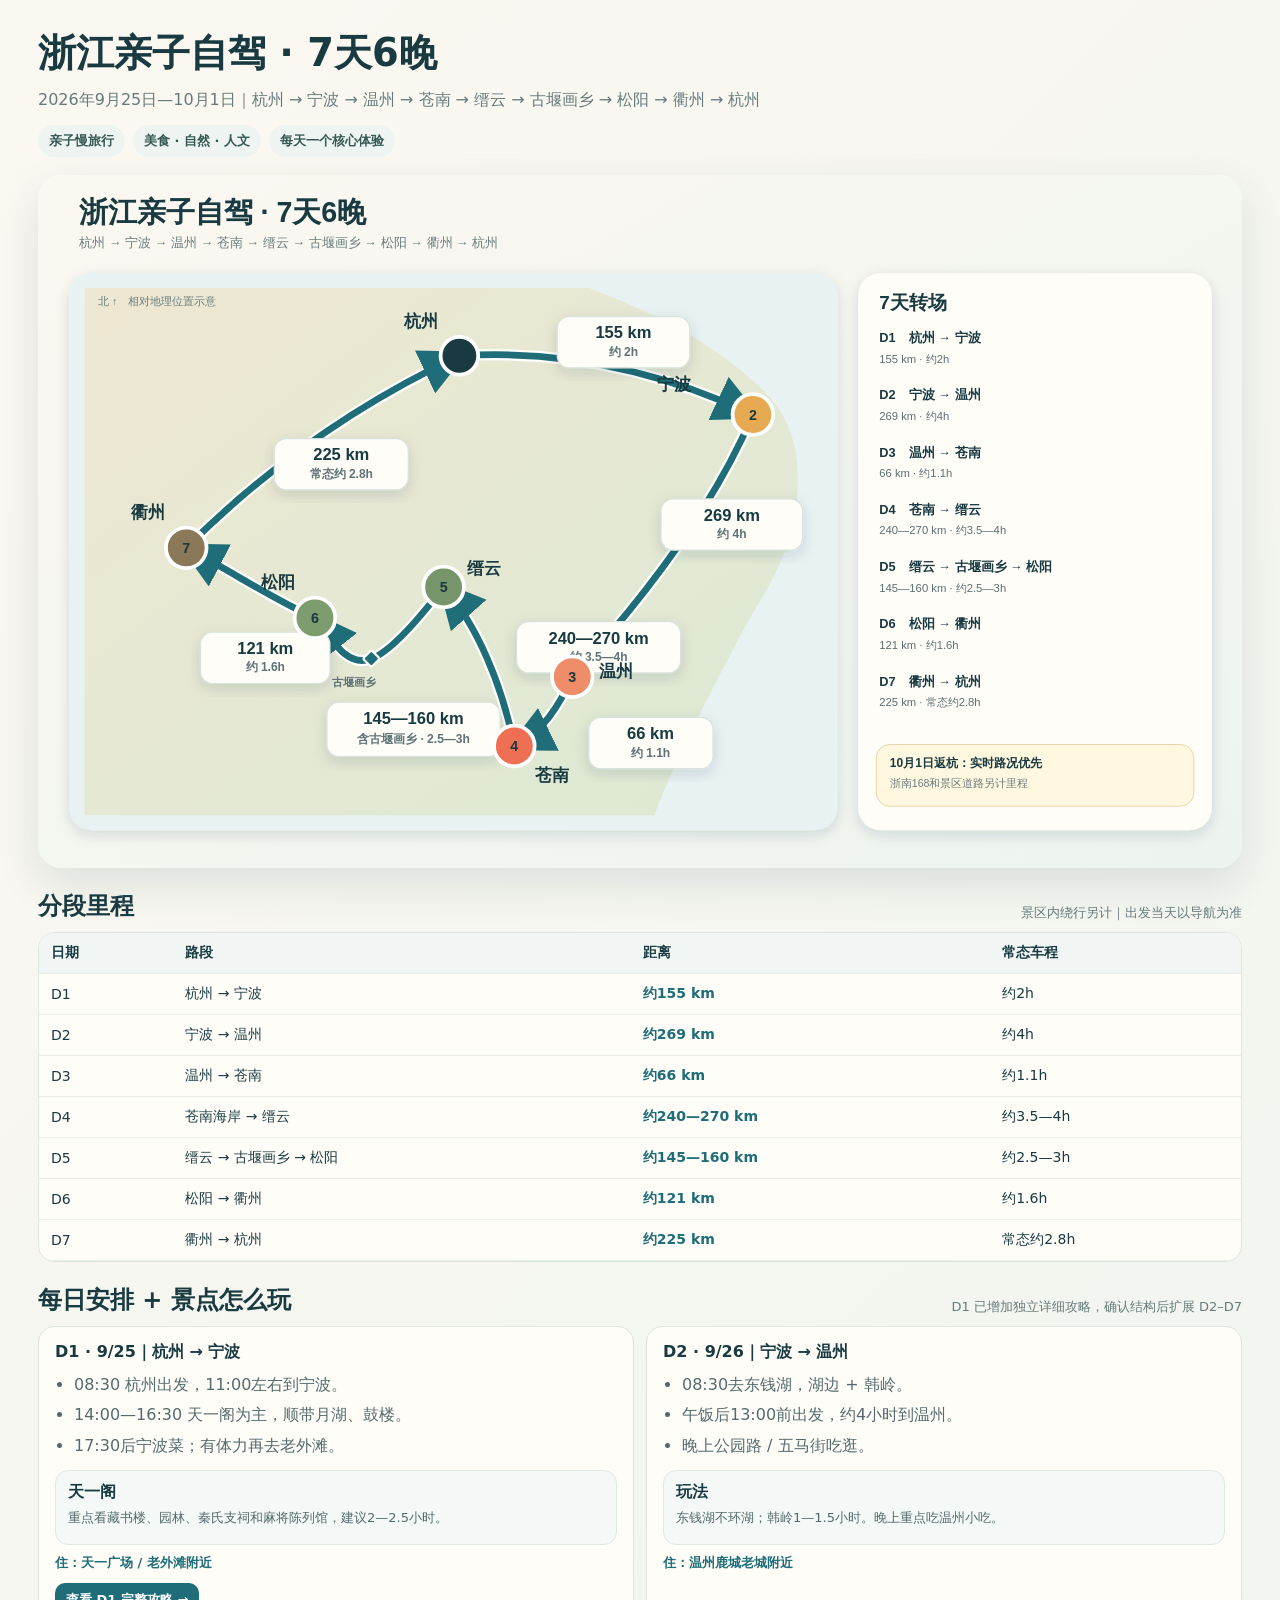
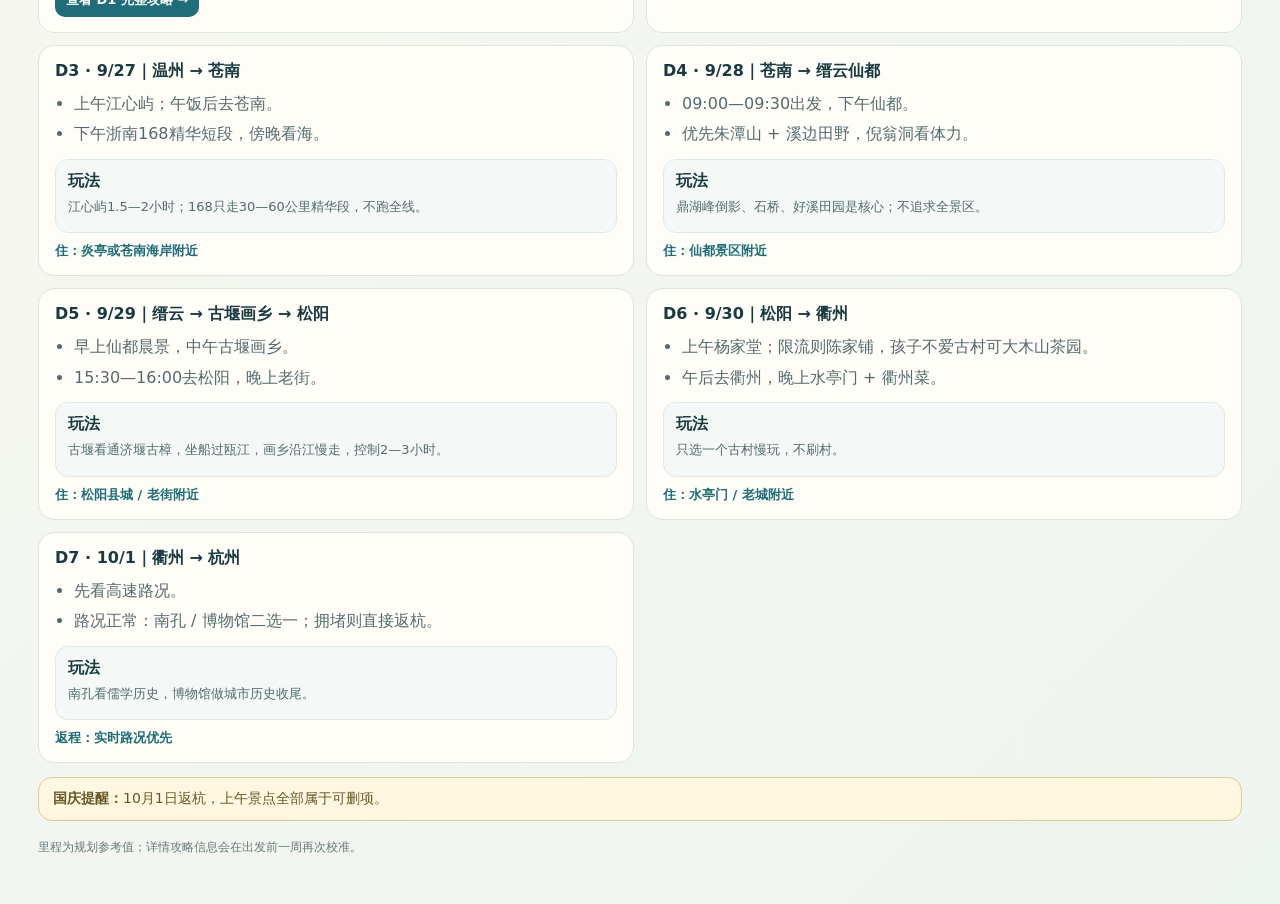
==== commit c5c45bb7: "feat: link D1 detail guide from main itinerary" ====
--- a/index.html
+++ b/index.html
@@ -1,72 +1,14 @@
 <!doctype html>
 <html lang="zh-CN">
 <head>
-  <meta charset="utf-8">
-  <meta name="viewport" content="width=device-width, initial-scale=1">
-  <meta name="color-scheme" content="light">
-  <title>浙江亲子自驾｜7天6晚</title>
-  <style>
-    :root{--ink:#183a40;--muted:#667b7c;--paper:#f8f5ed;--card:#fffdf8;--teal:#1f6d78;--gold:#e6aa52;--line:#dce6df;--shadow:0 16px 44px rgba(28,61,65,.12)}
-    *{box-sizing:border-box} body{margin:0;background:linear-gradient(135deg,#fbf8f1,#eef4ef);color:var(--ink);font-family:"PingFang SC","Microsoft YaHei","Noto Sans CJK SC",system-ui,sans-serif}
-    .page{width:min(1320px,100%);margin:auto;padding:28px clamp(12px,3vw,38px) 48px} h1{font-size:clamp(28px,3vw,44px);margin:0 0 8px;line-height:1.15}
-    .subtitle{color:var(--muted);font-size:clamp(14px,1.4vw,18px);line-height:1.65}.pills{display:flex;gap:8px;flex-wrap:wrap;margin-top:12px}.pill{padding:7px 11px;border-radius:999px;background:#edf4f1;color:#365955;font-size:13px;font-weight:700}
-    .map{display:block;width:100%;margin-top:18px;border-radius:24px;background:#fff;box-shadow:var(--shadow)}
-    section{margin-top:22px}.section-title{display:flex;justify-content:space-between;align-items:end;gap:12px;margin-bottom:10px}.section-title h2{font-size:clamp(21px,2vw,28px);margin:0}.hint{color:var(--muted);font-size:13px}
-    .table-wrap{overflow-x:auto;border:1px solid var(--line);border-radius:16px;background:var(--card)} table{width:100%;min-width:720px;border-collapse:collapse}th,td{padding:11px 12px;border-bottom:1px solid #e8efea;text-align:left;font-size:14px}th{background:#f1f6f4;white-space:nowrap}tr:last-child td{border-bottom:0}.metric{font-weight:800;color:var(--teal)}
-    .days{display:grid;grid-template-columns:repeat(2,minmax(0,1fr));gap:12px}.day{background:var(--card);border:1px solid var(--line);border-radius:16px;padding:15px 16px}.day h3{margin:0 0 8px;font-size:16px}.day ul{margin:0;padding-left:19px;color:#536b6d;line-height:1.72}.day li+li{margin-top:3px}.stay{margin-top:9px;font-size:13px;font-weight:700;color:var(--teal)}
-    .play{margin-top:11px;padding:11px 12px;border-radius:13px;background:#f4f8f6;border:1px solid #dfe9e4}.play b{display:block;margin-bottom:5px}.play p{margin:4px 0;color:#536b6d;font-size:13px;line-height:1.65}.play em{font-style:normal;font-weight:700;color:#8a6724}
-    .alert{margin-top:14px;padding:12px 14px;border-radius:14px;background:#fff7df;border:1px solid #e2c990;color:#6a5729;font-size:14px;line-height:1.65}
-    footer{margin-top:18px;color:var(--muted);font-size:12px;line-height:1.6}
-    @media(max-width:680px){.days{grid-template-columns:1fr}.page{padding-inline:10px}.section-title{align-items:start;flex-direction:column}.hint{font-size:12px}}
-  </style>
-</head>
-<body>
-<main class="page">
-  <header>
-    <h1>浙江亲子自驾 · 7天6晚</h1>
-    <div class="subtitle">2026年9月25日—10月1日｜杭州 → 宁波 → 温州 → 苍南 → 缙云 → 古堰画乡 → 松阳 → 衢州 → 杭州</div>
-    <div class="pills"><span class="pill">亲子慢旅行</span><span class="pill">美食 · 自然 · 人文</span><span class="pill">每天一个核心体验</span></div>
-  </header>
-
-  <img class="map" src="./浙江亲子自驾路线地图.svg" alt="浙江7天6晚自驾路线图，标注每段公里数和车程">
-
-  <section>
-    <div class="section-title"><h2>分段里程</h2><div class="hint">景区内绕行另计｜出发当天以导航为准</div></div>
-    <div class="table-wrap"><table>
-      <thead><tr><th>日期</th><th>路段</th><th>距离</th><th>常态车程</th></tr></thead>
-      <tbody>
-        <tr><td>D1</td><td>杭州 → 宁波</td><td class="metric">约155 km</td><td>约2h</td></tr>
-        <tr><td>D2</td><td>宁波 → 温州</td><td class="metric">约269 km</td><td>约4h</td></tr>
-        <tr><td>D3</td><td>温州 → 苍南</td><td class="metric">约66 km</td><td>约1.1h</td></tr>
-        <tr><td>D4</td><td>苍南海岸 → 缙云</td><td class="metric">约240—270 km</td><td>约3.5—4h</td></tr>
-        <tr><td>D5</td><td>缙云 → 古堰画乡 → 松阳</td><td class="metric">约145—160 km</td><td>约2.5—3h</td></tr>
-        <tr><td>D6</td><td>松阳 → 衢州</td><td class="metric">约121 km</td><td>约1.6h</td></tr>
-        <tr><td>D7</td><td>衢州 → 杭州</td><td class="metric">约225 km</td><td>常态约2.8h</td></tr>
-      </tbody>
-    </table></div>
-  </section>
-
-  <section>
-    <div class="section-title"><h2>每日安排 + 景点怎么玩</h2><div class="hint">玩法按2026年8月底最新公开信息整理</div></div>
-    <div class="days">
-      <article class="day"><h3>D1 · 9/25｜杭州 → 宁波</h3><ul><li><strong>08:30</strong> 杭州出发，约2小时。</li><li><strong>11:00左右</strong> 到宁波，先入住/寄存行李，再吃午饭。</li><li><strong>14:00—16:30</strong> 天一阁为主，顺带月湖、鼓楼。</li><li><strong>17:30后</strong> 宁波菜；有体力再去老外滩。</li></ul><div class="play"><b>天一阁主要玩什么</b><p>核心不是“看一本本古书”，而是看中国现存很早的私人藏书楼体系、江南园林和宁波本地文化。建议重点看：<em>藏书楼、范氏故居、秦氏支祠、麻将陈列馆</em>，孩子会比单纯看古籍更容易进入状态。</p><p>建议停留 <strong>2—2.5小时</strong>。9月底仍是夏季开放时段，常规为 08:30—17:30，17:00停止入园。</p></div><div class="stay">住：天一广场 / 老外滩附近</div></article>
-
-      <article class="day"><h3>D2 · 9/26｜宁波 → 温州</h3><ul><li><strong>08:30</strong> 退房后去东钱湖。</li><li><strong>09:00—11:00</strong> 湖边 + 韩岭老街，不做完整环湖。</li><li><strong>11:00—12:15</strong> 午饭，尽量13:00前出发去温州。</li><li><strong>17:00左右</strong> 入住；晚上公园路 / 五马街吃逛。</li></ul><div class="play"><b>东钱湖 + 韩岭怎么玩</b><p>这半天重点不是刷景点，而是“<em>湖边走一段 + 韩岭逛一圈</em>”。东钱湖很大，适合骑行、步行、舟行，但你们只有半天，不建议环湖。韩岭适合看临湖古村格局、老街、码头和小店。</p><p>建议：湖边 <strong>40—60分钟</strong>，韩岭 <strong>1—1.5小时</strong>。如果天气闷热，直接缩短湖边，把时间留给午饭和转场。</p></div><div class="play"><b>温州晚上怎么玩</b><p>公园路 / 五马街不是“景点打卡”，而是吃温州。鱼丸、灯盏糕、糯米饭、鸭舌挑几样即可，别专门排长队网红店。</p></div><div class="stay">住：温州鹿城老城附近</div></article>
-
-      <article class="day"><h3>D3 · 9/27｜温州 → 苍南</h3><ul><li><strong>08:30—10:30</strong> 江心屿；天气/轮渡不合适就老城。</li><li><strong>11:00—12:00</strong> 午饭。</li><li><strong>12:30—13:00</strong> 去苍南。</li><li><strong>14:30后</strong> 进入浙南168，慢慢看海、日落。</li></ul><div class="play"><b>江心屿主要玩什么</b><p>重点是“<em>坐船上岛 + 看瓯江 + 古塔古寺 + 树荫慢走</em>”，不是爬山。2026年江心屿已实现整岛开放，适合上午轻松走一圈。</p><p>建议 <strong>1.5—2小时</strong>。它是水上景区，遇台风、强风或高水位可能临时封闭，所以这一天保留“老城替代方案”很重要。</p></div><div class="play"><b>浙南168怎么玩</b><p>不要把“168公里”当任务。2026年沿线已有 <em>13个特色观景驿站、70个打卡点、15个停车场</em>，最适合的玩法是选 <strong>30—60公里精华短段</strong>，看到好看的观景台就停。</p><p>你们这天下午建议围绕 <strong>炎亭 / 渔寮 / 马站方向</strong>选一段，重点看海岸公路、沙滩、渔村和日落；不要一路开到霞关再折返。</p></div><div class="stay">住：炎亭或苍南海岸附近</div></article>
-
-      <article class="day"><h3>D4 · 9/28｜苍南 → 缙云仙都</h3><ul><li><strong>08:00左右</strong> 海边早餐，稍微走走。</li><li><strong>09:00—09:30</strong> 出发去缙云，约3.5—4小时。</li><li><strong>13:00左右</strong> 午饭、入住、休息。</li><li><strong>15:00—17:30</strong> 仙都慢玩。</li></ul><div class="play"><b>仙都下午主要玩什么</b><p>你们不用追求全景区。下午优先 <strong>朱潭山 + 溪边田野</strong>：这里最适合看鼎湖峰倒影、石桥、好溪和田园，是仙都最“出片”但又不累的一段。</p><p><strong>倪翁洞</strong>是可选项，更偏摩崖题刻、人文和山洞步道；孩子累就直接删。</p><p>9月底仙都仍执行旺季时段，常规 <strong>7:30—17:30</strong>。目前景区公开信息还有 <em>黄帝祠宇施工、独峰书院修缮关闭</em>提示，所以这次不要把它们设为刚需。</p></div><div class="stay">住：仙都景区附近</div></article>
-
-      <article class="day"><h3>D5 · 9/29｜缙云 → 古堰画乡 → 松阳</h3><ul><li><strong>08:00—09:15</strong> 仙都晨景。</li><li><strong>09:30—10:00</strong> 离开仙都。</li><li><strong>中午—14:30</strong> 古堰画乡。</li><li><strong>15:30—16:00</strong> 去松阳；晚上老街。</li></ul><div class="play"><b>仙都晨景怎么玩</b><p>晨景继续去 <strong>朱潭山</strong>最合适：光线柔、倒影更容易看，也比下午凉快。前一天如果已经玩透，就不用重复，直接早出发去古堰画乡。</p></div><div class="play"><b>古堰画乡主要玩什么</b><p>这里最有意思的是两个完全不同的主题：<strong>古堰</strong>看1500多年历史的通济堰、水利工程和千年古樟；<strong>画乡</strong>看瓯江、老街、画室和巴比松写生氛围。</p><p>两岸通常通过船串起来，玩法就是“<em>古堰走一圈 → 坐船过江 → 画乡沿江慢走</em>”。建议总共 <strong>2—3小时</strong>，别安排半天以上。</p></div><div class="stay">住：松阳县城 / 老街附近</div></article>
-
-      <article class="day"><h3>D6 · 9/30｜松阳 → 衢州</h3><ul><li><strong>08:30左右</strong> 去杨家堂；只玩一个村。</li><li>杨家堂限流/停车困难就换陈家铺；孩子不想逛古村可换大木山茶园。</li><li><strong>11:30—12:30</strong> 回县城午饭。</li><li><strong>13:30—14:00</strong> 出发去衢州；傍晚水亭门。</li></ul><div class="play"><b>杨家堂主要玩什么</b><p>杨家堂的精华是 <strong>黄泥夯土老屋、依山而建的村落层次、老树和生活感</strong>。适合拍照、在村里慢走、喝茶，不适合“快速打卡”。建议 <strong>1.5—2小时</strong>。</p><p>2026年松阳古村热度仍高，尤其陈家铺春节后持续爆火。你们9月30日已接近国庆，<em>停车、接驳和临时限流</em>要当成真实风险，早到比多玩一个村重要。</p></div><div class="play"><b>陈家铺 / 大木山怎么选</b><p><strong>陈家铺</strong>更商业、更适合书店、咖啡和“悬崖古村”视角；<strong>大木山茶园</strong>更适合孩子，核心是茶园步道和骑行，停车也相对轻松。上午只选一个。</p></div><div class="play"><b>衢州晚上怎么玩</b><p><strong>水亭门</strong>建议傍晚到，老城墙、天王塔、街区夜景一起看；随后去马站底或老城找吃的。衢州“微辣”也可能很辣，带孩子点菜要保守。</p></div><div class="stay">住：水亭门 / 老城附近</div></article>
-
-      <article class="day"><h3>D7 · 10/1｜衢州 → 杭州</h3><ul><li><strong>起床先看高速路况</strong>。</li><li>路况正常：南孔 / 衢州市博物馆二选一。</li><li><strong>11:30左右</strong> 午饭后返杭。</li><li>拥堵明显：早餐后直接上高速。</li></ul><div class="play"><b>孔氏南宗家庙主要玩什么</b><p>重点不是“看一座庙”，而是理解为什么孔氏南宗在衢州。建议看中轴建筑、孔氏南迁故事、碑刻和儒学文化。对孩子来说，控制在 <strong>45—60分钟</strong> 就够。</p></div><div class="play"><b>衢州市博物馆主要玩什么</b><p>如果带孩子，我其实更偏向博物馆：它就在孔庙附近，除了衢州历史，一楼的 <strong>恐龙骨骼化石</strong>对小朋友通常更友好。常规开放为周二至周日 09:00—18:00，法定节假日通常开放。</p></div><div class="stay">返程：10月1日实时路况优先于任何上午景点</div></article>
-    </div>
-    <div class="alert"><strong>9月底—国庆前注意：</strong>松阳古村和苍南海岸线已进入热门自驾时段；江心屿、仙都、沿海景区又都容易受台风或临时天气影响。出发前 2—3 天再查一次景区公告和停车/限流信息，现场不要为了完成计划硬赶。</div>
-  </section>
-
-  <footer>玩法与开放信息按2026年8月底公开资料整理；临时活动、施工、天气封闭和国庆交通管制以景区当天公告为准。</footer>
-</main>
-</body>
-</html>
+  <meta charset="utf-8"><meta name="viewport" content="width=device-width,initial-scale=1"><meta name="color-scheme" content="light"><title>浙江亲子自驾｜7天6晚</title>
+  <style>:root{--ink:#183a40;--muted:#667b7c;--card:#fffdf8;--teal:#1f6d78;--line:#dce6df;--shadow:0 16px 44px rgba(28,61,65,.12)}*{box-sizing:border-box}body{margin:0;background:linear-gradient(135deg,#fbf8f1,#eef4ef);color:var(--ink);font-family:"PingFang SC","Microsoft YaHei","Noto Sans CJK SC",system-ui,sans-serif}.page{width:min(1320px,100%);margin:auto;padding:28px clamp(12px,3vw,38px) 48px}h1{font-size:clamp(28px,3vw,44px);margin:0 0 8px}.subtitle{color:var(--muted);line-height:1.65}.pills{display:flex;gap:8px;flex-wrap:wrap;margin-top:12px}.pill{padding:7px 11px;border-radius:999px;background:#edf4f1;color:#365955;font-size:13px;font-weight:700}.map{display:block;width:100%;margin-top:18px;border-radius:24px;background:#fff;box-shadow:var(--shadow)}section{margin-top:22px}.section-title{display:flex;justify-content:space-between;align-items:end;gap:12px;margin-bottom:10px}.section-title h2{margin:0}.hint{color:var(--muted);font-size:13px}.table-wrap{overflow-x:auto;border:1px solid var(--line);border-radius:16px;background:var(--card)}table{width:100%;min-width:720px;border-collapse:collapse}th,td{padding:11px 12px;border-bottom:1px solid #e8efea;text-align:left;font-size:14px}th{background:#f1f6f4}.metric{font-weight:800;color:var(--teal)}.days{display:grid;grid-template-columns:repeat(2,minmax(0,1fr));gap:12px}.day{background:var(--card);border:1px solid var(--line);border-radius:16px;padding:15px 16px}.day h3{margin:0 0 8px;font-size:16px}.day ul{margin:0;padding-left:19px;color:#536b6d;line-height:1.72}.day li+li{margin-top:3px}.stay{margin-top:9px;font-size:13px;font-weight:700;color:var(--teal)}.play{margin-top:11px;padding:11px 12px;border-radius:13px;background:#f4f8f6;border:1px solid #dfe9e4}.play b{display:block}.play p{margin:4px 0;color:#536b6d;font-size:13px;line-height:1.65}.detail{display:inline-block;margin-top:11px;padding:8px 11px;border-radius:10px;background:var(--teal);color:#fff;text-decoration:none;font-size:13px;font-weight:800}.alert{margin-top:14px;padding:12px 14px;border-radius:14px;background:#fff7df;border:1px solid #e2c990;color:#6a5729;font-size:14px}footer{margin-top:18px;color:var(--muted);font-size:12px}@media(max-width:680px){.days{grid-template-columns:1fr}.page{padding-inline:10px}}</style>
+</head><body><main class="page"><header><h1>浙江亲子自驾 · 7天6晚</h1><div class="subtitle">2026年9月25日—10月1日｜杭州 → 宁波 → 温州 → 苍南 → 缙云 → 古堰画乡 → 松阳 → 衢州 → 杭州</div><div class="pills"><span class="pill">亲子慢旅行</span><span class="pill">美食 · 自然 · 人文</span><span class="pill">每天一个核心体验</span></div></header><img class="map" src="./浙江亲子自驾路线地图.svg" alt="浙江7天6晚自驾路线图"><section><div class="section-title"><h2>分段里程</h2><div class="hint">景区内绕行另计｜出发当天以导航为准</div></div><div class="table-wrap"><table><thead><tr><th>日期</th><th>路段</th><th>距离</th><th>常态车程</th></tr></thead><tbody><tr><td>D1</td><td>杭州 → 宁波</td><td class="metric">约155 km</td><td>约2h</td></tr><tr><td>D2</td><td>宁波 → 温州</td><td class="metric">约269 km</td><td>约4h</td></tr><tr><td>D3</td><td>温州 → 苍南</td><td class="metric">约66 km</td><td>约1.1h</td></tr><tr><td>D4</td><td>苍南海岸 → 缙云</td><td class="metric">约240—270 km</td><td>约3.5—4h</td></tr><tr><td>D5</td><td>缙云 → 古堰画乡 → 松阳</td><td class="metric">约145—160 km</td><td>约2.5—3h</td></tr><tr><td>D6</td><td>松阳 → 衢州</td><td class="metric">约121 km</td><td>约1.6h</td></tr><tr><td>D7</td><td>衢州 → 杭州</td><td class="metric">约225 km</td><td>常态约2.8h</td></tr></tbody></table></div></section><section><div class="section-title"><h2>每日安排 + 景点怎么玩</h2><div class="hint">D1 已增加独立详细攻略，确认结构后扩展 D2–D7</div></div><div class="days">
+<article class="day"><h3>D1 · 9/25｜杭州 → 宁波</h3><ul><li>08:30 杭州出发，11:00左右到宁波。</li><li>14:00—16:30 天一阁为主，顺带月湖、鼓楼。</li><li>17:30后宁波菜；有体力再去老外滩。</li></ul><div class="play"><b>天一阁</b><p>重点看藏书楼、园林、秦氏支祠和麻将陈列馆，建议2—2.5小时。</p></div><div class="stay">住：天一广场 / 老外滩附近</div><a class="detail" href="./day1-ningbo.html">查看 D1 完整攻略 →</a></article>
+<article class="day"><h3>D2 · 9/26｜宁波 → 温州</h3><ul><li>08:30去东钱湖，湖边 + 韩岭。</li><li>午饭后13:00前出发，约4小时到温州。</li><li>晚上公园路 / 五马街吃逛。</li></ul><div class="play"><b>玩法</b><p>东钱湖不环湖；韩岭1—1.5小时。晚上重点吃温州小吃。</p></div><div class="stay">住：温州鹿城老城附近</div></article>
+<article class="day"><h3>D3 · 9/27｜温州 → 苍南</h3><ul><li>上午江心屿；午饭后去苍南。</li><li>下午浙南168精华短段，傍晚看海。</li></ul><div class="play"><b>玩法</b><p>江心屿1.5—2小时；168只走30—60公里精华段，不跑全线。</p></div><div class="stay">住：炎亭或苍南海岸附近</div></article>
+<article class="day"><h3>D4 · 9/28｜苍南 → 缙云仙都</h3><ul><li>09:00—09:30出发，下午仙都。</li><li>优先朱潭山 + 溪边田野，倪翁洞看体力。</li></ul><div class="play"><b>玩法</b><p>鼎湖峰倒影、石桥、好溪田园是核心；不追求全景区。</p></div><div class="stay">住：仙都景区附近</div></article>
+<article class="day"><h3>D5 · 9/29｜缙云 → 古堰画乡 → 松阳</h3><ul><li>早上仙都晨景，中午古堰画乡。</li><li>15:30—16:00去松阳，晚上老街。</li></ul><div class="play"><b>玩法</b><p>古堰看通济堰古樟，坐船过瓯江，画乡沿江慢走，控制2—3小时。</p></div><div class="stay">住：松阳县城 / 老街附近</div></article>
+<article class="day"><h3>D6 · 9/30｜松阳 → 衢州</h3><ul><li>上午杨家堂；限流则陈家铺，孩子不爱古村可大木山茶园。</li><li>午后去衢州，晚上水亭门 + 衢州菜。</li></ul><div class="play"><b>玩法</b><p>只选一个古村慢玩，不刷村。</p></div><div class="stay">住：水亭门 / 老城附近</div></article>
+<article class="day"><h3>D7 · 10/1｜衢州 → 杭州</h3><ul><li>先看高速路况。</li><li>路况正常：南孔 / 博物馆二选一；拥堵则直接返杭。</li></ul><div class="play"><b>玩法</b><p>南孔看儒学历史，博物馆做城市历史收尾。</p></div><div class="stay">返程：实时路况优先</div></article>
+</div><div class="alert"><strong>国庆提醒：</strong>10月1日返杭，上午景点全部属于可删项。</div></section><footer>里程为规划参考值；详情攻略信息会在出发前一周再次校准。</footer></main></body></html>
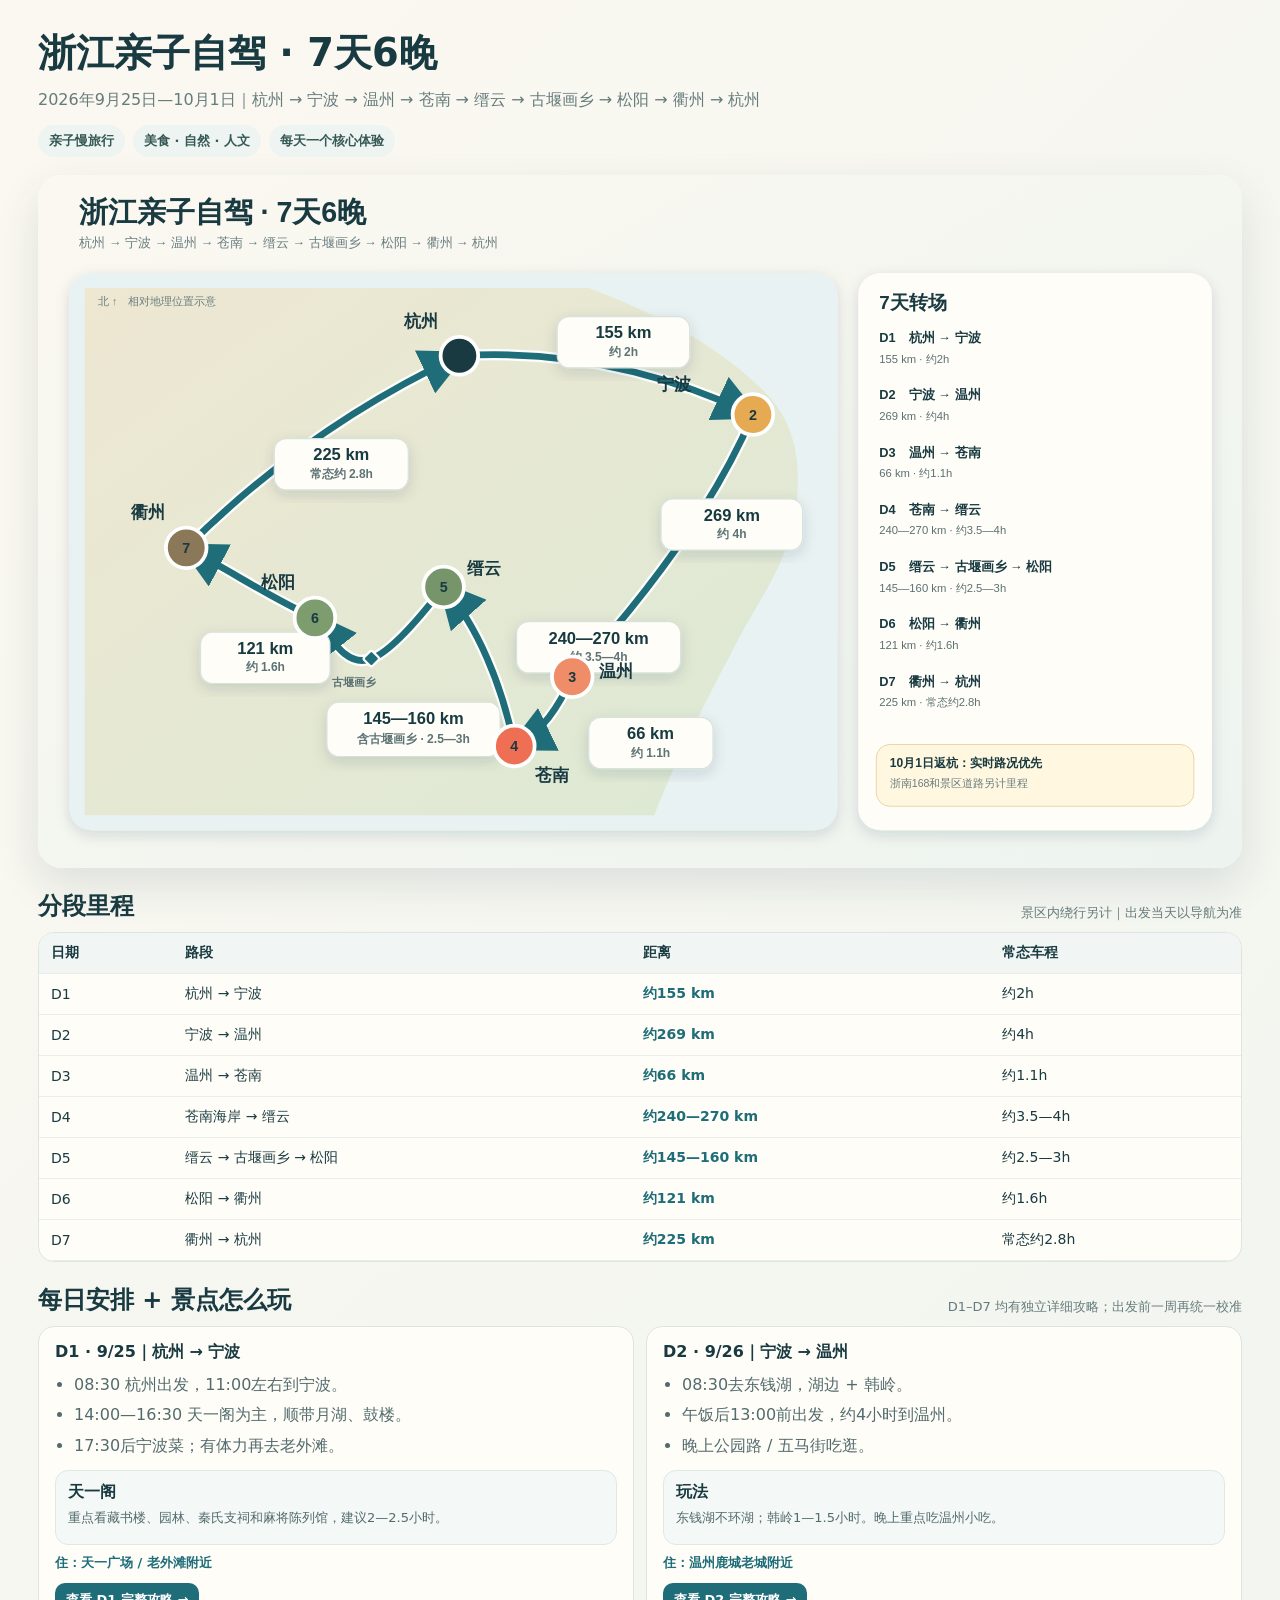
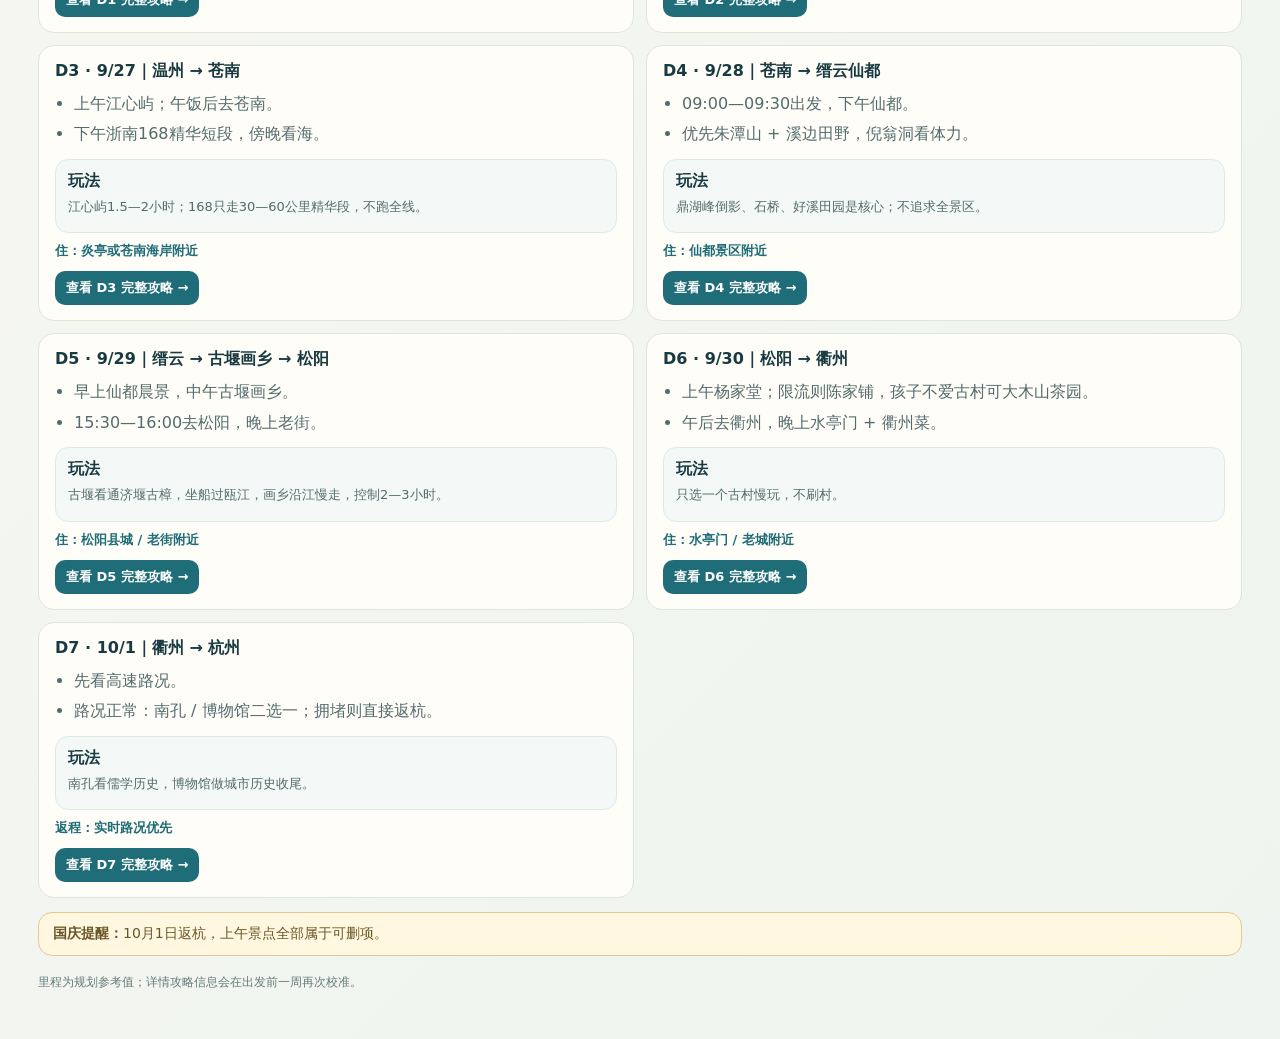
==== commit fdd35901: "feat: link all daily detailed guides from main itinerary" ====
--- a/index.html
+++ b/index.html
@@ -3,12 +3,12 @@
 <head>
   <meta charset="utf-8"><meta name="viewport" content="width=device-width,initial-scale=1"><meta name="color-scheme" content="light"><title>浙江亲子自驾｜7天6晚</title>
   <style>:root{--ink:#183a40;--muted:#667b7c;--card:#fffdf8;--teal:#1f6d78;--line:#dce6df;--shadow:0 16px 44px rgba(28,61,65,.12)}*{box-sizing:border-box}body{margin:0;background:linear-gradient(135deg,#fbf8f1,#eef4ef);color:var(--ink);font-family:"PingFang SC","Microsoft YaHei","Noto Sans CJK SC",system-ui,sans-serif}.page{width:min(1320px,100%);margin:auto;padding:28px clamp(12px,3vw,38px) 48px}h1{font-size:clamp(28px,3vw,44px);margin:0 0 8px}.subtitle{color:var(--muted);line-height:1.65}.pills{display:flex;gap:8px;flex-wrap:wrap;margin-top:12px}.pill{padding:7px 11px;border-radius:999px;background:#edf4f1;color:#365955;font-size:13px;font-weight:700}.map{display:block;width:100%;margin-top:18px;border-radius:24px;background:#fff;box-shadow:var(--shadow)}section{margin-top:22px}.section-title{display:flex;justify-content:space-between;align-items:end;gap:12px;margin-bottom:10px}.section-title h2{margin:0}.hint{color:var(--muted);font-size:13px}.table-wrap{overflow-x:auto;border:1px solid var(--line);border-radius:16px;background:var(--card)}table{width:100%;min-width:720px;border-collapse:collapse}th,td{padding:11px 12px;border-bottom:1px solid #e8efea;text-align:left;font-size:14px}th{background:#f1f6f4}.metric{font-weight:800;color:var(--teal)}.days{display:grid;grid-template-columns:repeat(2,minmax(0,1fr));gap:12px}.day{background:var(--card);border:1px solid var(--line);border-radius:16px;padding:15px 16px}.day h3{margin:0 0 8px;font-size:16px}.day ul{margin:0;padding-left:19px;color:#536b6d;line-height:1.72}.day li+li{margin-top:3px}.stay{margin-top:9px;font-size:13px;font-weight:700;color:var(--teal)}.play{margin-top:11px;padding:11px 12px;border-radius:13px;background:#f4f8f6;border:1px solid #dfe9e4}.play b{display:block}.play p{margin:4px 0;color:#536b6d;font-size:13px;line-height:1.65}.detail{display:inline-block;margin-top:11px;padding:8px 11px;border-radius:10px;background:var(--teal);color:#fff;text-decoration:none;font-size:13px;font-weight:800}.alert{margin-top:14px;padding:12px 14px;border-radius:14px;background:#fff7df;border:1px solid #e2c990;color:#6a5729;font-size:14px}footer{margin-top:18px;color:var(--muted);font-size:12px}@media(max-width:680px){.days{grid-template-columns:1fr}.page{padding-inline:10px}}</style>
-</head><body><main class="page"><header><h1>浙江亲子自驾 · 7天6晚</h1><div class="subtitle">2026年9月25日—10月1日｜杭州 → 宁波 → 温州 → 苍南 → 缙云 → 古堰画乡 → 松阳 → 衢州 → 杭州</div><div class="pills"><span class="pill">亲子慢旅行</span><span class="pill">美食 · 自然 · 人文</span><span class="pill">每天一个核心体验</span></div></header><img class="map" src="./浙江亲子自驾路线地图.svg" alt="浙江7天6晚自驾路线图"><section><div class="section-title"><h2>分段里程</h2><div class="hint">景区内绕行另计｜出发当天以导航为准</div></div><div class="table-wrap"><table><thead><tr><th>日期</th><th>路段</th><th>距离</th><th>常态车程</th></tr></thead><tbody><tr><td>D1</td><td>杭州 → 宁波</td><td class="metric">约155 km</td><td>约2h</td></tr><tr><td>D2</td><td>宁波 → 温州</td><td class="metric">约269 km</td><td>约4h</td></tr><tr><td>D3</td><td>温州 → 苍南</td><td class="metric">约66 km</td><td>约1.1h</td></tr><tr><td>D4</td><td>苍南海岸 → 缙云</td><td class="metric">约240—270 km</td><td>约3.5—4h</td></tr><tr><td>D5</td><td>缙云 → 古堰画乡 → 松阳</td><td class="metric">约145—160 km</td><td>约2.5—3h</td></tr><tr><td>D6</td><td>松阳 → 衢州</td><td class="metric">约121 km</td><td>约1.6h</td></tr><tr><td>D7</td><td>衢州 → 杭州</td><td class="metric">约225 km</td><td>常态约2.8h</td></tr></tbody></table></div></section><section><div class="section-title"><h2>每日安排 + 景点怎么玩</h2><div class="hint">D1 已增加独立详细攻略，确认结构后扩展 D2–D7</div></div><div class="days">
+</head><body><main class="page"><header><h1>浙江亲子自驾 · 7天6晚</h1><div class="subtitle">2026年9月25日—10月1日｜杭州 → 宁波 → 温州 → 苍南 → 缙云 → 古堰画乡 → 松阳 → 衢州 → 杭州</div><div class="pills"><span class="pill">亲子慢旅行</span><span class="pill">美食 · 自然 · 人文</span><span class="pill">每天一个核心体验</span></div></header><img class="map" src="./浙江亲子自驾路线地图.svg" alt="浙江7天6晚自驾路线图"><section><div class="section-title"><h2>分段里程</h2><div class="hint">景区内绕行另计｜出发当天以导航为准</div></div><div class="table-wrap"><table><thead><tr><th>日期</th><th>路段</th><th>距离</th><th>常态车程</th></tr></thead><tbody><tr><td>D1</td><td>杭州 → 宁波</td><td class="metric">约155 km</td><td>约2h</td></tr><tr><td>D2</td><td>宁波 → 温州</td><td class="metric">约269 km</td><td>约4h</td></tr><tr><td>D3</td><td>温州 → 苍南</td><td class="metric">约66 km</td><td>约1.1h</td></tr><tr><td>D4</td><td>苍南海岸 → 缙云</td><td class="metric">约240—270 km</td><td>约3.5—4h</td></tr><tr><td>D5</td><td>缙云 → 古堰画乡 → 松阳</td><td class="metric">约145—160 km</td><td>约2.5—3h</td></tr><tr><td>D6</td><td>松阳 → 衢州</td><td class="metric">约121 km</td><td>约1.6h</td></tr><tr><td>D7</td><td>衢州 → 杭州</td><td class="metric">约225 km</td><td>常态约2.8h</td></tr></tbody></table></div></section><section><div class="section-title"><h2>每日安排 + 景点怎么玩</h2><div class="hint">D1–D7 均有独立详细攻略；出发前一周再统一校准</div></div><div class="days">
 <article class="day"><h3>D1 · 9/25｜杭州 → 宁波</h3><ul><li>08:30 杭州出发，11:00左右到宁波。</li><li>14:00—16:30 天一阁为主，顺带月湖、鼓楼。</li><li>17:30后宁波菜；有体力再去老外滩。</li></ul><div class="play"><b>天一阁</b><p>重点看藏书楼、园林、秦氏支祠和麻将陈列馆，建议2—2.5小时。</p></div><div class="stay">住：天一广场 / 老外滩附近</div><a class="detail" href="./day1-ningbo.html">查看 D1 完整攻略 →</a></article>
-<article class="day"><h3>D2 · 9/26｜宁波 → 温州</h3><ul><li>08:30去东钱湖，湖边 + 韩岭。</li><li>午饭后13:00前出发，约4小时到温州。</li><li>晚上公园路 / 五马街吃逛。</li></ul><div class="play"><b>玩法</b><p>东钱湖不环湖；韩岭1—1.5小时。晚上重点吃温州小吃。</p></div><div class="stay">住：温州鹿城老城附近</div></article>
-<article class="day"><h3>D3 · 9/27｜温州 → 苍南</h3><ul><li>上午江心屿；午饭后去苍南。</li><li>下午浙南168精华短段，傍晚看海。</li></ul><div class="play"><b>玩法</b><p>江心屿1.5—2小时；168只走30—60公里精华段，不跑全线。</p></div><div class="stay">住：炎亭或苍南海岸附近</div></article>
-<article class="day"><h3>D4 · 9/28｜苍南 → 缙云仙都</h3><ul><li>09:00—09:30出发，下午仙都。</li><li>优先朱潭山 + 溪边田野，倪翁洞看体力。</li></ul><div class="play"><b>玩法</b><p>鼎湖峰倒影、石桥、好溪田园是核心；不追求全景区。</p></div><div class="stay">住：仙都景区附近</div></article>
-<article class="day"><h3>D5 · 9/29｜缙云 → 古堰画乡 → 松阳</h3><ul><li>早上仙都晨景，中午古堰画乡。</li><li>15:30—16:00去松阳，晚上老街。</li></ul><div class="play"><b>玩法</b><p>古堰看通济堰古樟，坐船过瓯江，画乡沿江慢走，控制2—3小时。</p></div><div class="stay">住：松阳县城 / 老街附近</div></article>
-<article class="day"><h3>D6 · 9/30｜松阳 → 衢州</h3><ul><li>上午杨家堂；限流则陈家铺，孩子不爱古村可大木山茶园。</li><li>午后去衢州，晚上水亭门 + 衢州菜。</li></ul><div class="play"><b>玩法</b><p>只选一个古村慢玩，不刷村。</p></div><div class="stay">住：水亭门 / 老城附近</div></article>
-<article class="day"><h3>D7 · 10/1｜衢州 → 杭州</h3><ul><li>先看高速路况。</li><li>路况正常：南孔 / 博物馆二选一；拥堵则直接返杭。</li></ul><div class="play"><b>玩法</b><p>南孔看儒学历史，博物馆做城市历史收尾。</p></div><div class="stay">返程：实时路况优先</div></article>
+<article class="day"><h3>D2 · 9/26｜宁波 → 温州</h3><ul><li>08:30去东钱湖，湖边 + 韩岭。</li><li>午饭后13:00前出发，约4小时到温州。</li><li>晚上公园路 / 五马街吃逛。</li></ul><div class="play"><b>玩法</b><p>东钱湖不环湖；韩岭1—1.5小时。晚上重点吃温州小吃。</p></div><div class="stay">住：温州鹿城老城附近</div><a class="detail" href="./day2-ningbo-wenzhou.html">查看 D2 完整攻略 →</a></article>
+<article class="day"><h3>D3 · 9/27｜温州 → 苍南</h3><ul><li>上午江心屿；午饭后去苍南。</li><li>下午浙南168精华短段，傍晚看海。</li></ul><div class="play"><b>玩法</b><p>江心屿1.5—2小时；168只走30—60公里精华段，不跑全线。</p></div><div class="stay">住：炎亭或苍南海岸附近</div><a class="detail" href="./day3-wenzhou-cangnan.html">查看 D3 完整攻略 →</a></article>
+<article class="day"><h3>D4 · 9/28｜苍南 → 缙云仙都</h3><ul><li>09:00—09:30出发，下午仙都。</li><li>优先朱潭山 + 溪边田野，倪翁洞看体力。</li></ul><div class="play"><b>玩法</b><p>鼎湖峰倒影、石桥、好溪田园是核心；不追求全景区。</p></div><div class="stay">住：仙都景区附近</div><a class="detail" href="./day4-cangnan-jinyun.html">查看 D4 完整攻略 →</a></article>
+<article class="day"><h3>D5 · 9/29｜缙云 → 古堰画乡 → 松阳</h3><ul><li>早上仙都晨景，中午古堰画乡。</li><li>15:30—16:00去松阳，晚上老街。</li></ul><div class="play"><b>玩法</b><p>古堰看通济堰古樟，坐船过瓯江，画乡沿江慢走，控制2—3小时。</p></div><div class="stay">住：松阳县城 / 老街附近</div><a class="detail" href="./day5-jinyun-songyang.html">查看 D5 完整攻略 →</a></article>
+<article class="day"><h3>D6 · 9/30｜松阳 → 衢州</h3><ul><li>上午杨家堂；限流则陈家铺，孩子不爱古村可大木山茶园。</li><li>午后去衢州，晚上水亭门 + 衢州菜。</li></ul><div class="play"><b>玩法</b><p>只选一个古村慢玩，不刷村。</p></div><div class="stay">住：水亭门 / 老城附近</div><a class="detail" href="./day6-songyang-quzhou.html">查看 D6 完整攻略 →</a></article>
+<article class="day"><h3>D7 · 10/1｜衢州 → 杭州</h3><ul><li>先看高速路况。</li><li>路况正常：南孔 / 博物馆二选一；拥堵则直接返杭。</li></ul><div class="play"><b>玩法</b><p>南孔看儒学历史，博物馆做城市历史收尾。</p></div><div class="stay">返程：实时路况优先</div><a class="detail" href="./day7-quzhou-hangzhou.html">查看 D7 完整攻略 →</a></article>
 </div><div class="alert"><strong>国庆提醒：</strong>10月1日返杭，上午景点全部属于可删项。</div></section><footer>里程为规划参考值；详情攻略信息会在出发前一周再次校准。</footer></main></body></html>
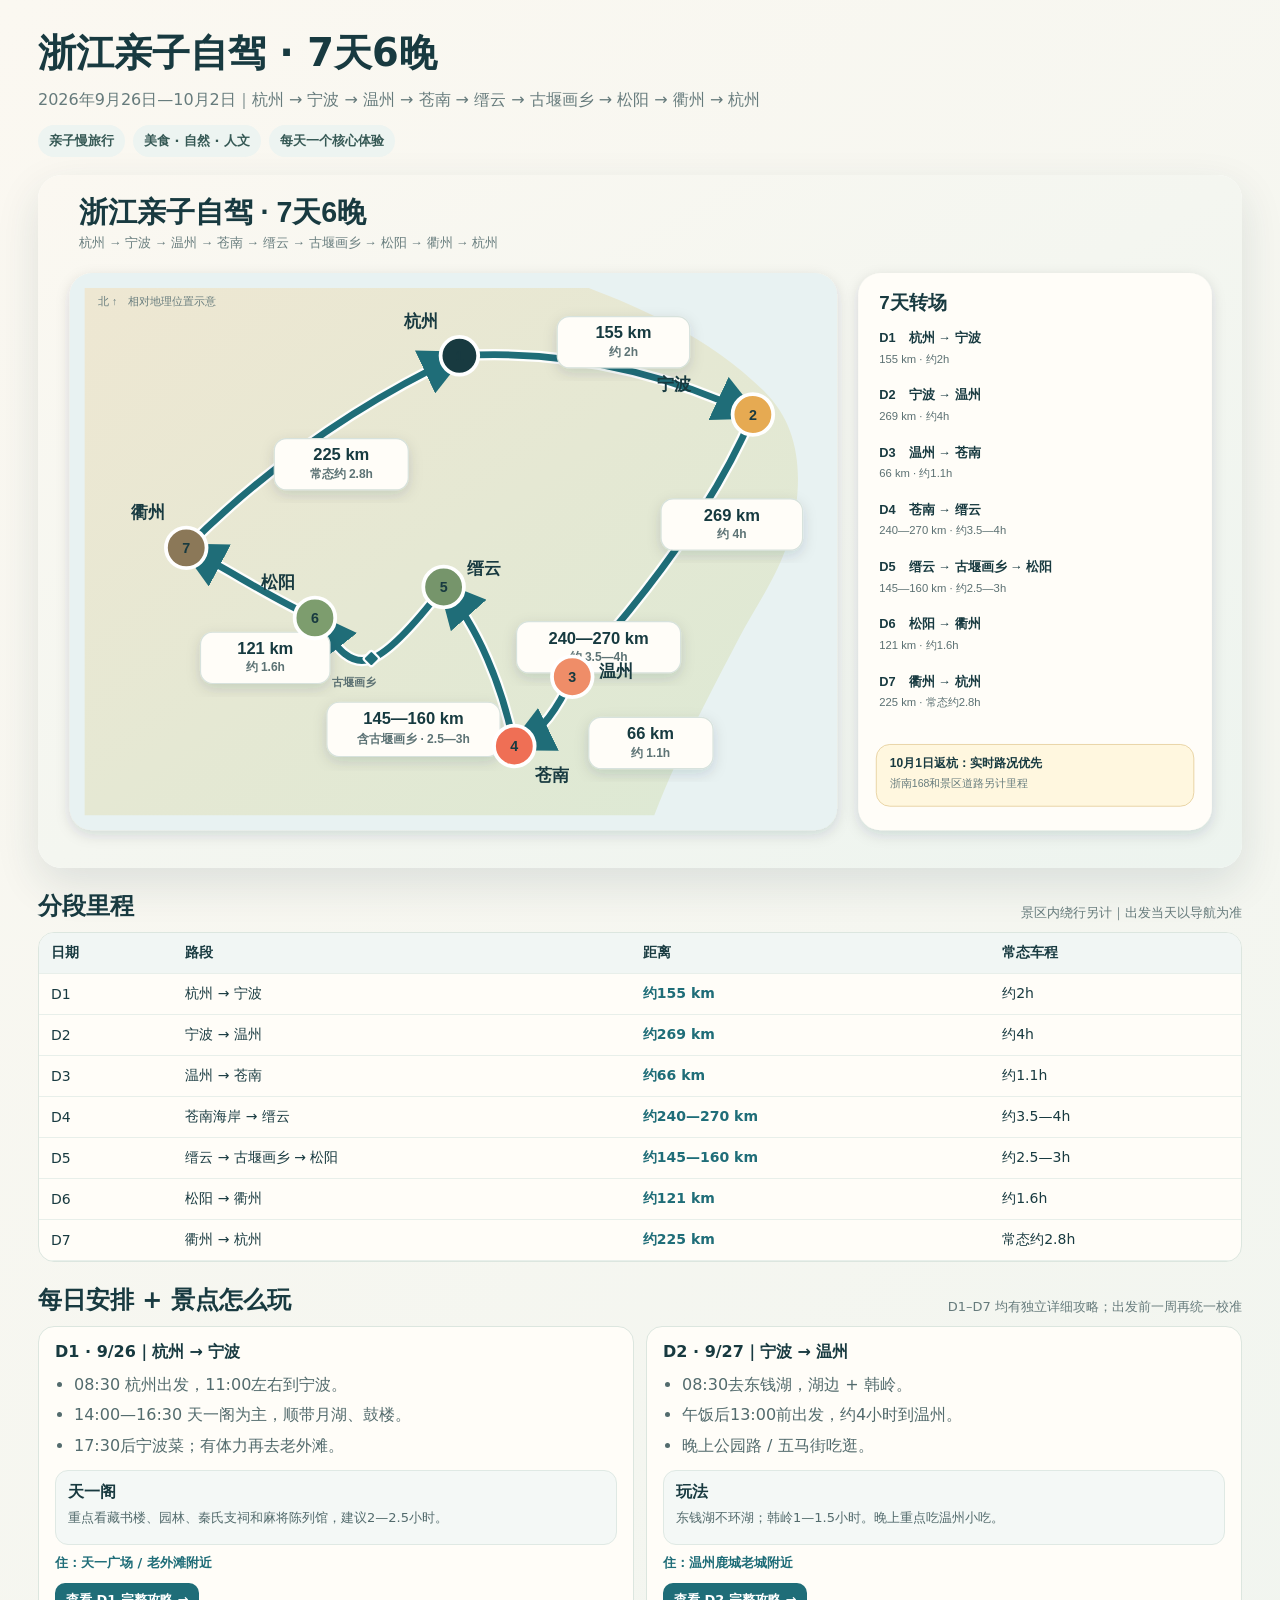
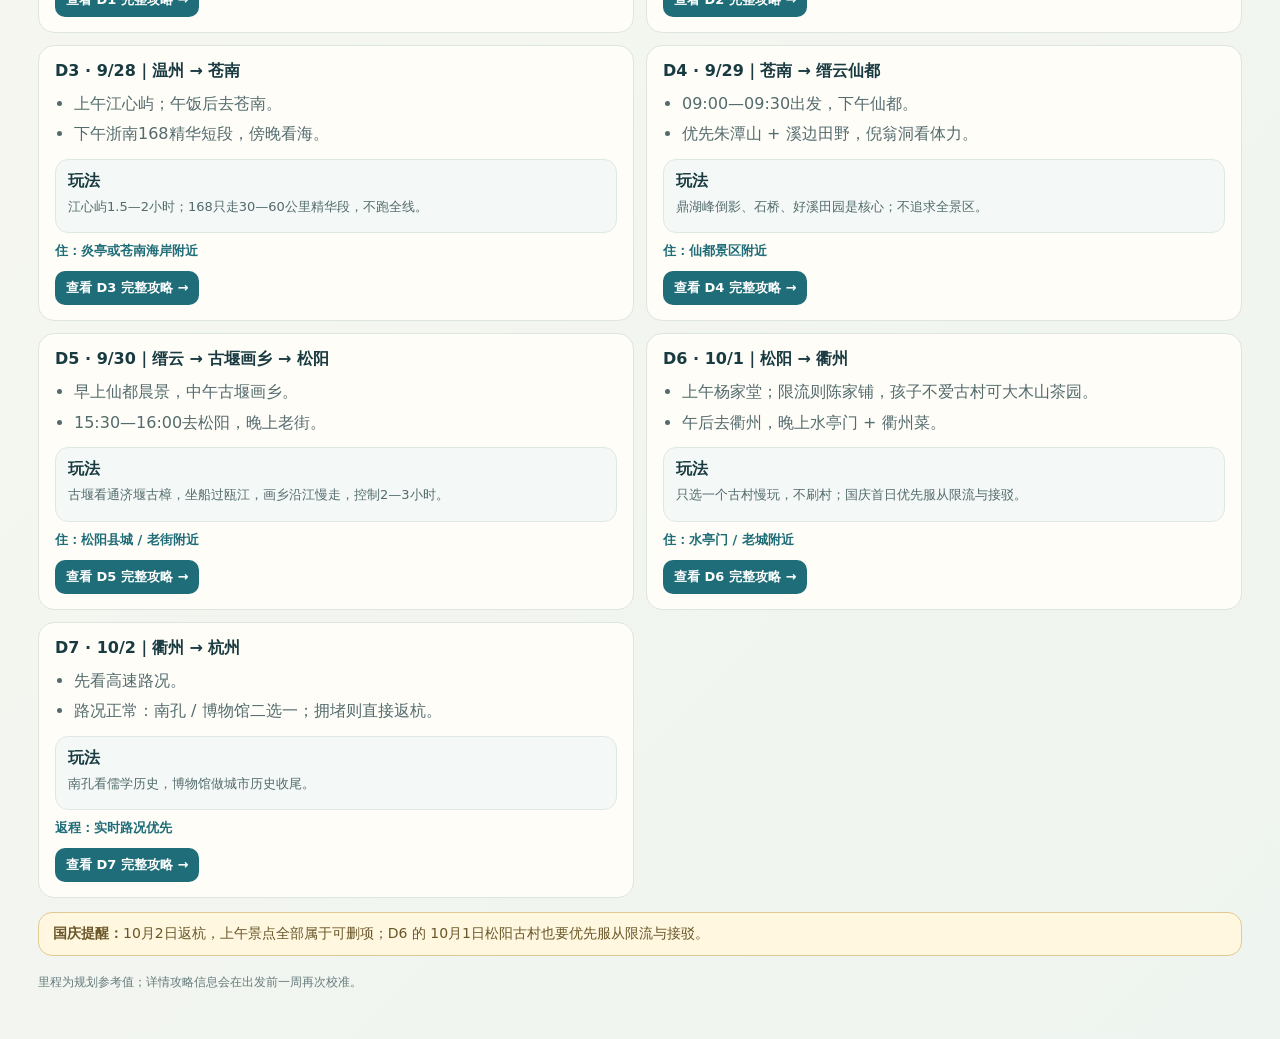
==== commit c5b7c830: "docs: shift trip dates to Sep 26-Oct 2" ====
--- a/index.html
+++ b/index.html
@@ -3,12 +3,12 @@
 <head>
   <meta charset="utf-8"><meta name="viewport" content="width=device-width,initial-scale=1"><meta name="color-scheme" content="light"><title>浙江亲子自驾｜7天6晚</title>
   <style>:root{--ink:#183a40;--muted:#667b7c;--card:#fffdf8;--teal:#1f6d78;--line:#dce6df;--shadow:0 16px 44px rgba(28,61,65,.12)}*{box-sizing:border-box}body{margin:0;background:linear-gradient(135deg,#fbf8f1,#eef4ef);color:var(--ink);font-family:"PingFang SC","Microsoft YaHei","Noto Sans CJK SC",system-ui,sans-serif}.page{width:min(1320px,100%);margin:auto;padding:28px clamp(12px,3vw,38px) 48px}h1{font-size:clamp(28px,3vw,44px);margin:0 0 8px}.subtitle{color:var(--muted);line-height:1.65}.pills{display:flex;gap:8px;flex-wrap:wrap;margin-top:12px}.pill{padding:7px 11px;border-radius:999px;background:#edf4f1;color:#365955;font-size:13px;font-weight:700}.map{display:block;width:100%;margin-top:18px;border-radius:24px;background:#fff;box-shadow:var(--shadow)}section{margin-top:22px}.section-title{display:flex;justify-content:space-between;align-items:end;gap:12px;margin-bottom:10px}.section-title h2{margin:0}.hint{color:var(--muted);font-size:13px}.table-wrap{overflow-x:auto;border:1px solid var(--line);border-radius:16px;background:var(--card)}table{width:100%;min-width:720px;border-collapse:collapse}th,td{padding:11px 12px;border-bottom:1px solid #e8efea;text-align:left;font-size:14px}th{background:#f1f6f4}.metric{font-weight:800;color:var(--teal)}.days{display:grid;grid-template-columns:repeat(2,minmax(0,1fr));gap:12px}.day{background:var(--card);border:1px solid var(--line);border-radius:16px;padding:15px 16px}.day h3{margin:0 0 8px;font-size:16px}.day ul{margin:0;padding-left:19px;color:#536b6d;line-height:1.72}.day li+li{margin-top:3px}.stay{margin-top:9px;font-size:13px;font-weight:700;color:var(--teal)}.play{margin-top:11px;padding:11px 12px;border-radius:13px;background:#f4f8f6;border:1px solid #dfe9e4}.play b{display:block}.play p{margin:4px 0;color:#536b6d;font-size:13px;line-height:1.65}.detail{display:inline-block;margin-top:11px;padding:8px 11px;border-radius:10px;background:var(--teal);color:#fff;text-decoration:none;font-size:13px;font-weight:800}.alert{margin-top:14px;padding:12px 14px;border-radius:14px;background:#fff7df;border:1px solid #e2c990;color:#6a5729;font-size:14px}footer{margin-top:18px;color:var(--muted);font-size:12px}@media(max-width:680px){.days{grid-template-columns:1fr}.page{padding-inline:10px}}</style>
-</head><body><main class="page"><header><h1>浙江亲子自驾 · 7天6晚</h1><div class="subtitle">2026年9月25日—10月1日｜杭州 → 宁波 → 温州 → 苍南 → 缙云 → 古堰画乡 → 松阳 → 衢州 → 杭州</div><div class="pills"><span class="pill">亲子慢旅行</span><span class="pill">美食 · 自然 · 人文</span><span class="pill">每天一个核心体验</span></div></header><img class="map" src="./浙江亲子自驾路线地图.svg" alt="浙江7天6晚自驾路线图"><section><div class="section-title"><h2>分段里程</h2><div class="hint">景区内绕行另计｜出发当天以导航为准</div></div><div class="table-wrap"><table><thead><tr><th>日期</th><th>路段</th><th>距离</th><th>常态车程</th></tr></thead><tbody><tr><td>D1</td><td>杭州 → 宁波</td><td class="metric">约155 km</td><td>约2h</td></tr><tr><td>D2</td><td>宁波 → 温州</td><td class="metric">约269 km</td><td>约4h</td></tr><tr><td>D3</td><td>温州 → 苍南</td><td class="metric">约66 km</td><td>约1.1h</td></tr><tr><td>D4</td><td>苍南海岸 → 缙云</td><td class="metric">约240—270 km</td><td>约3.5—4h</td></tr><tr><td>D5</td><td>缙云 → 古堰画乡 → 松阳</td><td class="metric">约145—160 km</td><td>约2.5—3h</td></tr><tr><td>D6</td><td>松阳 → 衢州</td><td class="metric">约121 km</td><td>约1.6h</td></tr><tr><td>D7</td><td>衢州 → 杭州</td><td class="metric">约225 km</td><td>常态约2.8h</td></tr></tbody></table></div></section><section><div class="section-title"><h2>每日安排 + 景点怎么玩</h2><div class="hint">D1–D7 均有独立详细攻略；出发前一周再统一校准</div></div><div class="days">
-<article class="day"><h3>D1 · 9/25｜杭州 → 宁波</h3><ul><li>08:30 杭州出发，11:00左右到宁波。</li><li>14:00—16:30 天一阁为主，顺带月湖、鼓楼。</li><li>17:30后宁波菜；有体力再去老外滩。</li></ul><div class="play"><b>天一阁</b><p>重点看藏书楼、园林、秦氏支祠和麻将陈列馆，建议2—2.5小时。</p></div><div class="stay">住：天一广场 / 老外滩附近</div><a class="detail" href="./day1-ningbo.html">查看 D1 完整攻略 →</a></article>
-<article class="day"><h3>D2 · 9/26｜宁波 → 温州</h3><ul><li>08:30去东钱湖，湖边 + 韩岭。</li><li>午饭后13:00前出发，约4小时到温州。</li><li>晚上公园路 / 五马街吃逛。</li></ul><div class="play"><b>玩法</b><p>东钱湖不环湖；韩岭1—1.5小时。晚上重点吃温州小吃。</p></div><div class="stay">住：温州鹿城老城附近</div><a class="detail" href="./day2-ningbo-wenzhou.html">查看 D2 完整攻略 →</a></article>
-<article class="day"><h3>D3 · 9/27｜温州 → 苍南</h3><ul><li>上午江心屿；午饭后去苍南。</li><li>下午浙南168精华短段，傍晚看海。</li></ul><div class="play"><b>玩法</b><p>江心屿1.5—2小时；168只走30—60公里精华段，不跑全线。</p></div><div class="stay">住：炎亭或苍南海岸附近</div><a class="detail" href="./day3-wenzhou-cangnan.html">查看 D3 完整攻略 →</a></article>
-<article class="day"><h3>D4 · 9/28｜苍南 → 缙云仙都</h3><ul><li>09:00—09:30出发，下午仙都。</li><li>优先朱潭山 + 溪边田野，倪翁洞看体力。</li></ul><div class="play"><b>玩法</b><p>鼎湖峰倒影、石桥、好溪田园是核心；不追求全景区。</p></div><div class="stay">住：仙都景区附近</div><a class="detail" href="./day4-cangnan-jinyun.html">查看 D4 完整攻略 →</a></article>
-<article class="day"><h3>D5 · 9/29｜缙云 → 古堰画乡 → 松阳</h3><ul><li>早上仙都晨景，中午古堰画乡。</li><li>15:30—16:00去松阳，晚上老街。</li></ul><div class="play"><b>玩法</b><p>古堰看通济堰古樟，坐船过瓯江，画乡沿江慢走，控制2—3小时。</p></div><div class="stay">住：松阳县城 / 老街附近</div><a class="detail" href="./day5-jinyun-songyang.html">查看 D5 完整攻略 →</a></article>
-<article class="day"><h3>D6 · 9/30｜松阳 → 衢州</h3><ul><li>上午杨家堂；限流则陈家铺，孩子不爱古村可大木山茶园。</li><li>午后去衢州，晚上水亭门 + 衢州菜。</li></ul><div class="play"><b>玩法</b><p>只选一个古村慢玩，不刷村。</p></div><div class="stay">住：水亭门 / 老城附近</div><a class="detail" href="./day6-songyang-quzhou.html">查看 D6 完整攻略 →</a></article>
-<article class="day"><h3>D7 · 10/1｜衢州 → 杭州</h3><ul><li>先看高速路况。</li><li>路况正常：南孔 / 博物馆二选一；拥堵则直接返杭。</li></ul><div class="play"><b>玩法</b><p>南孔看儒学历史，博物馆做城市历史收尾。</p></div><div class="stay">返程：实时路况优先</div><a class="detail" href="./day7-quzhou-hangzhou.html">查看 D7 完整攻略 →</a></article>
-</div><div class="alert"><strong>国庆提醒：</strong>10月1日返杭，上午景点全部属于可删项。</div></section><footer>里程为规划参考值；详情攻略信息会在出发前一周再次校准。</footer></main></body></html>+</head><body><main class="page"><header><h1>浙江亲子自驾 · 7天6晚</h1><div class="subtitle">2026年9月26日—10月2日｜杭州 → 宁波 → 温州 → 苍南 → 缙云 → 古堰画乡 → 松阳 → 衢州 → 杭州</div><div class="pills"><span class="pill">亲子慢旅行</span><span class="pill">美食 · 自然 · 人文</span><span class="pill">每天一个核心体验</span></div></header><img class="map" src="./浙江亲子自驾路线地图.svg" alt="浙江7天6晚自驾路线图"><section><div class="section-title"><h2>分段里程</h2><div class="hint">景区内绕行另计｜出发当天以导航为准</div></div><div class="table-wrap"><table><thead><tr><th>日期</th><th>路段</th><th>距离</th><th>常态车程</th></tr></thead><tbody><tr><td>D1</td><td>杭州 → 宁波</td><td class="metric">约155 km</td><td>约2h</td></tr><tr><td>D2</td><td>宁波 → 温州</td><td class="metric">约269 km</td><td>约4h</td></tr><tr><td>D3</td><td>温州 → 苍南</td><td class="metric">约66 km</td><td>约1.1h</td></tr><tr><td>D4</td><td>苍南海岸 → 缙云</td><td class="metric">约240—270 km</td><td>约3.5—4h</td></tr><tr><td>D5</td><td>缙云 → 古堰画乡 → 松阳</td><td class="metric">约145—160 km</td><td>约2.5—3h</td></tr><tr><td>D6</td><td>松阳 → 衢州</td><td class="metric">约121 km</td><td>约1.6h</td></tr><tr><td>D7</td><td>衢州 → 杭州</td><td class="metric">约225 km</td><td>常态约2.8h</td></tr></tbody></table></div></section><section><div class="section-title"><h2>每日安排 + 景点怎么玩</h2><div class="hint">D1–D7 均有独立详细攻略；出发前一周再统一校准</div></div><div class="days">
+<article class="day"><h3>D1 · 9/26｜杭州 → 宁波</h3><ul><li>08:30 杭州出发，11:00左右到宁波。</li><li>14:00—16:30 天一阁为主，顺带月湖、鼓楼。</li><li>17:30后宁波菜；有体力再去老外滩。</li></ul><div class="play"><b>天一阁</b><p>重点看藏书楼、园林、秦氏支祠和麻将陈列馆，建议2—2.5小时。</p></div><div class="stay">住：天一广场 / 老外滩附近</div><a class="detail" href="./day1-ningbo.html">查看 D1 完整攻略 →</a></article>
+<article class="day"><h3>D2 · 9/27｜宁波 → 温州</h3><ul><li>08:30去东钱湖，湖边 + 韩岭。</li><li>午饭后13:00前出发，约4小时到温州。</li><li>晚上公园路 / 五马街吃逛。</li></ul><div class="play"><b>玩法</b><p>东钱湖不环湖；韩岭1—1.5小时。晚上重点吃温州小吃。</p></div><div class="stay">住：温州鹿城老城附近</div><a class="detail" href="./day2-ningbo-wenzhou.html">查看 D2 完整攻略 →</a></article>
+<article class="day"><h3>D3 · 9/28｜温州 → 苍南</h3><ul><li>上午江心屿；午饭后去苍南。</li><li>下午浙南168精华短段，傍晚看海。</li></ul><div class="play"><b>玩法</b><p>江心屿1.5—2小时；168只走30—60公里精华段，不跑全线。</p></div><div class="stay">住：炎亭或苍南海岸附近</div><a class="detail" href="./day3-wenzhou-cangnan.html">查看 D3 完整攻略 →</a></article>
+<article class="day"><h3>D4 · 9/29｜苍南 → 缙云仙都</h3><ul><li>09:00—09:30出发，下午仙都。</li><li>优先朱潭山 + 溪边田野，倪翁洞看体力。</li></ul><div class="play"><b>玩法</b><p>鼎湖峰倒影、石桥、好溪田园是核心；不追求全景区。</p></div><div class="stay">住：仙都景区附近</div><a class="detail" href="./day4-cangnan-jinyun.html">查看 D4 完整攻略 →</a></article>
+<article class="day"><h3>D5 · 9/30｜缙云 → 古堰画乡 → 松阳</h3><ul><li>早上仙都晨景，中午古堰画乡。</li><li>15:30—16:00去松阳，晚上老街。</li></ul><div class="play"><b>玩法</b><p>古堰看通济堰古樟，坐船过瓯江，画乡沿江慢走，控制2—3小时。</p></div><div class="stay">住：松阳县城 / 老街附近</div><a class="detail" href="./day5-jinyun-songyang.html">查看 D5 完整攻略 →</a></article>
+<article class="day"><h3>D6 · 10/1｜松阳 → 衢州</h3><ul><li>上午杨家堂；限流则陈家铺，孩子不爱古村可大木山茶园。</li><li>午后去衢州，晚上水亭门 + 衢州菜。</li></ul><div class="play"><b>玩法</b><p>只选一个古村慢玩，不刷村；国庆首日优先服从限流与接驳。</p></div><div class="stay">住：水亭门 / 老城附近</div><a class="detail" href="./day6-songyang-quzhou.html">查看 D6 完整攻略 →</a></article>
+<article class="day"><h3>D7 · 10/2｜衢州 → 杭州</h3><ul><li>先看高速路况。</li><li>路况正常：南孔 / 博物馆二选一；拥堵则直接返杭。</li></ul><div class="play"><b>玩法</b><p>南孔看儒学历史，博物馆做城市历史收尾。</p></div><div class="stay">返程：实时路况优先</div><a class="detail" href="./day7-quzhou-hangzhou.html">查看 D7 完整攻略 →</a></article>
+</div><div class="alert"><strong>国庆提醒：</strong>10月2日返杭，上午景点全部属于可删项；D6 的 10月1日松阳古村也要优先服从限流与接驳。</div></section><footer>里程为规划参考值；详情攻略信息会在出发前一周再次校准。</footer></main></body></html>
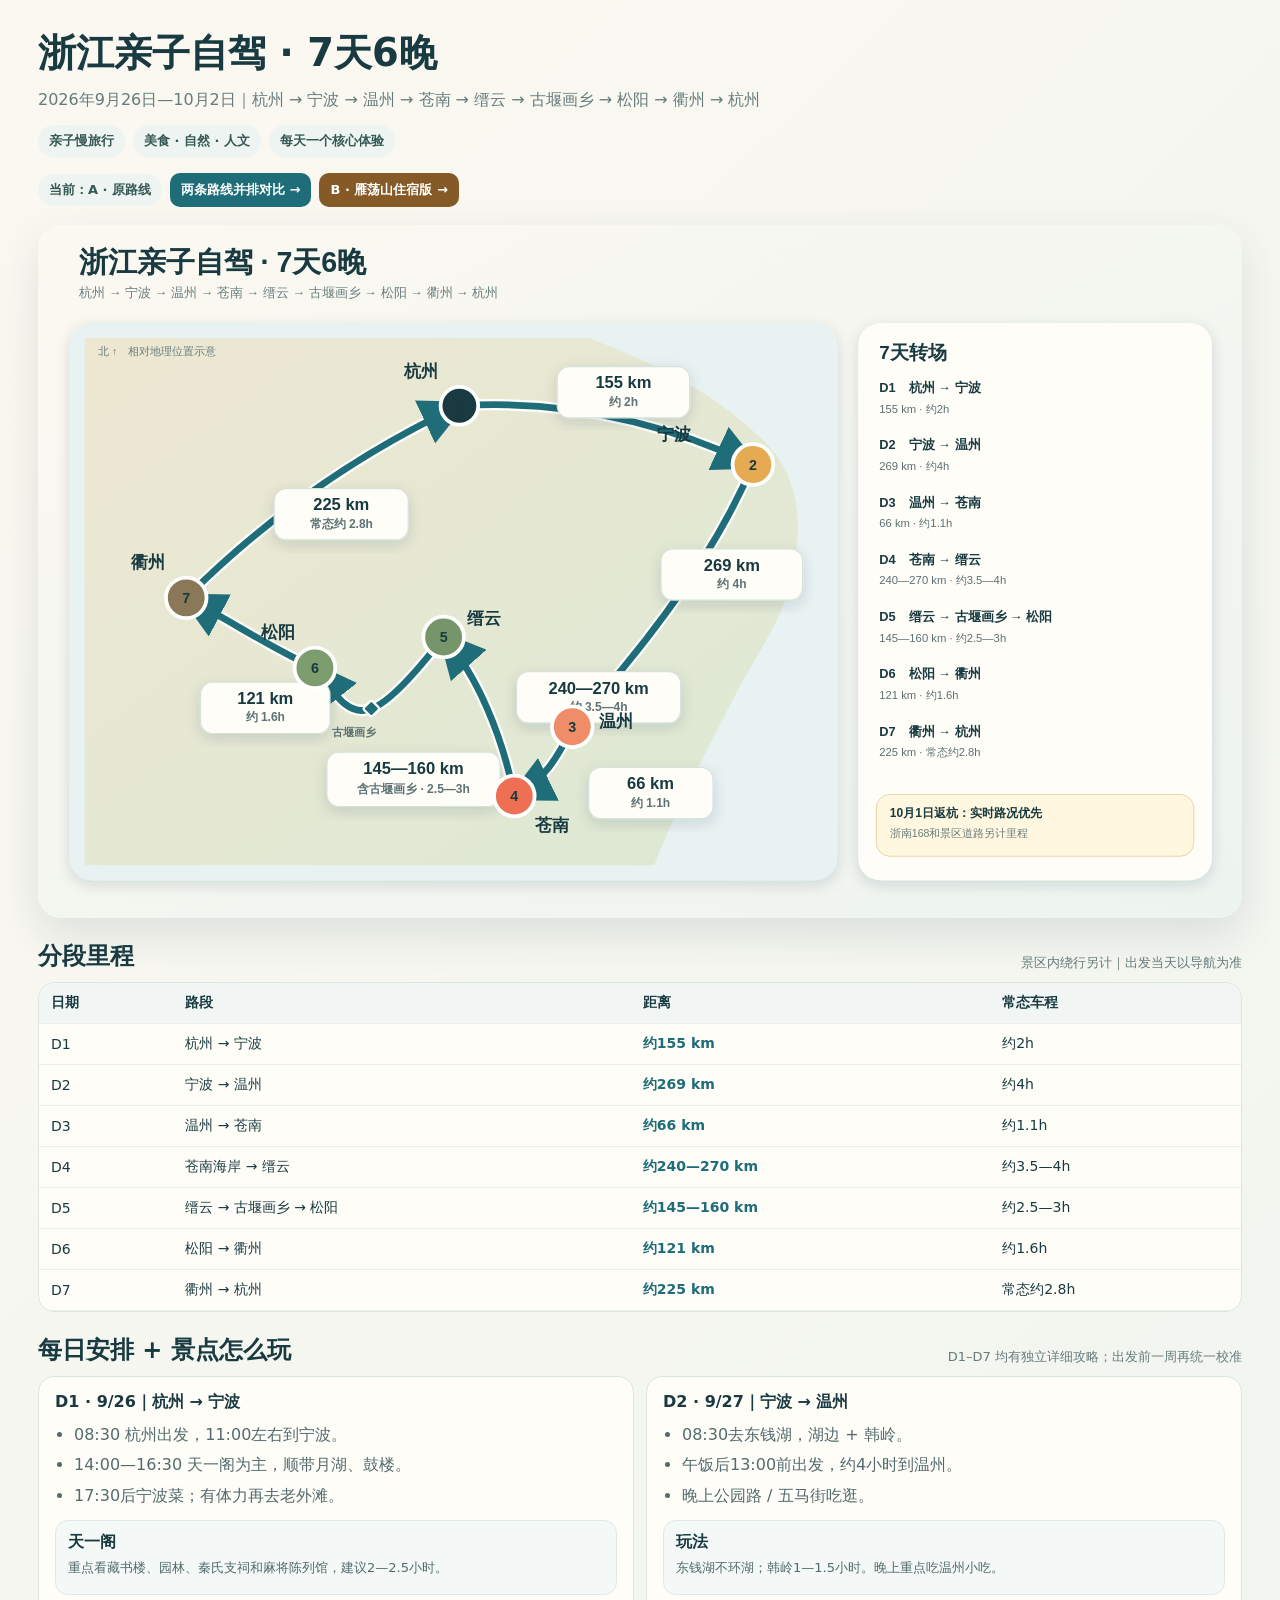
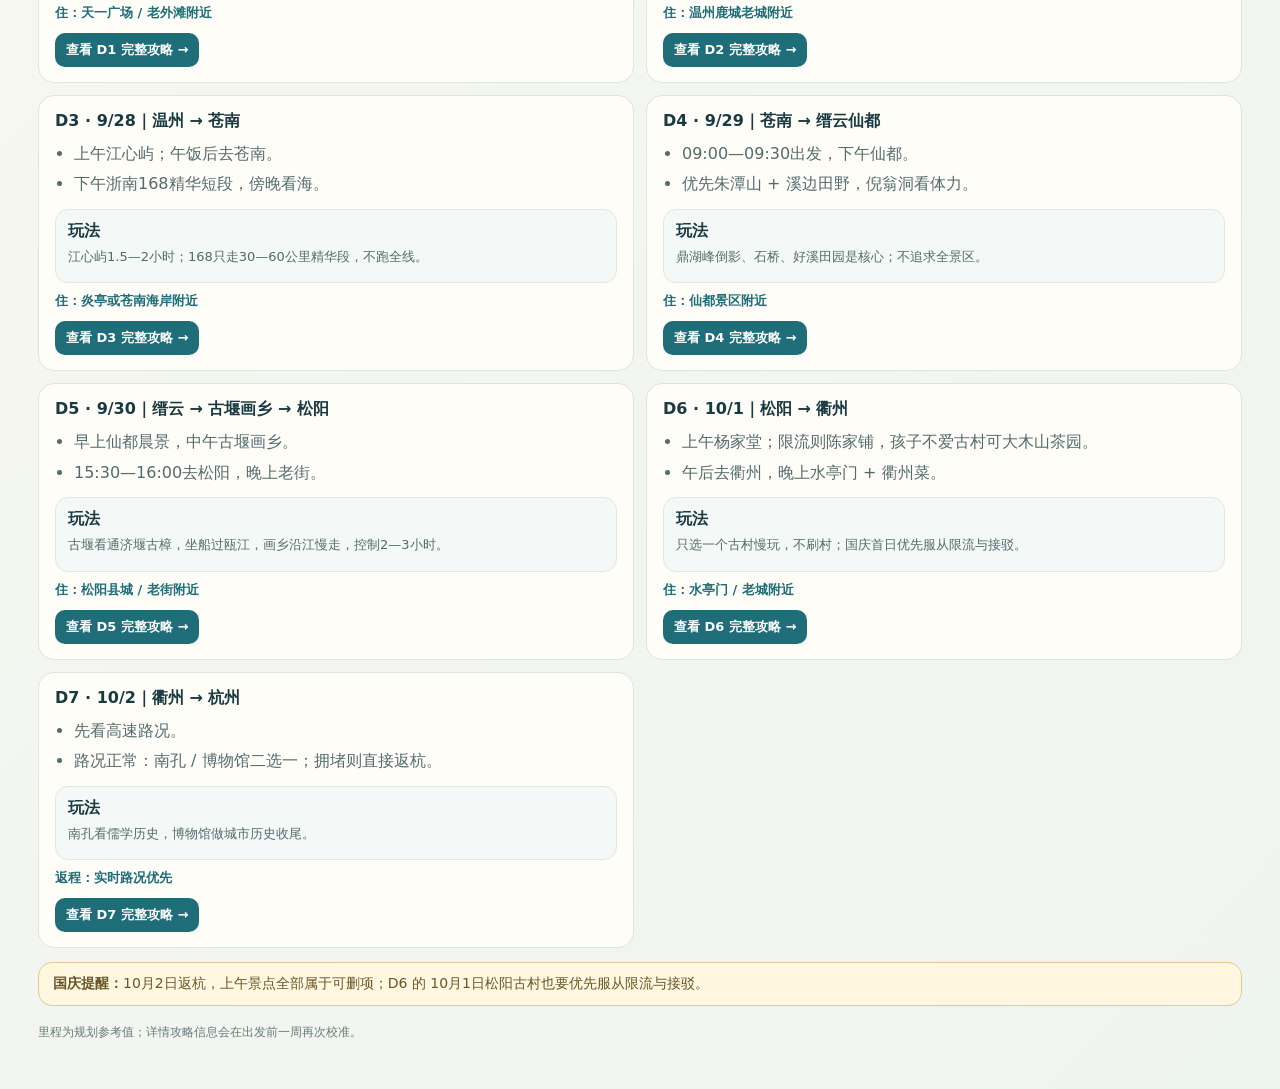
==== commit 9b8437de: "feat: add route comparison links while preserving original itinerary" ====
--- a/index.html
+++ b/index.html
@@ -3,7 +3,7 @@
 <head>
   <meta charset="utf-8"><meta name="viewport" content="width=device-width,initial-scale=1"><meta name="color-scheme" content="light"><title>浙江亲子自驾｜7天6晚</title>
   <style>:root{--ink:#183a40;--muted:#667b7c;--card:#fffdf8;--teal:#1f6d78;--line:#dce6df;--shadow:0 16px 44px rgba(28,61,65,.12)}*{box-sizing:border-box}body{margin:0;background:linear-gradient(135deg,#fbf8f1,#eef4ef);color:var(--ink);font-family:"PingFang SC","Microsoft YaHei","Noto Sans CJK SC",system-ui,sans-serif}.page{width:min(1320px,100%);margin:auto;padding:28px clamp(12px,3vw,38px) 48px}h1{font-size:clamp(28px,3vw,44px);margin:0 0 8px}.subtitle{color:var(--muted);line-height:1.65}.pills{display:flex;gap:8px;flex-wrap:wrap;margin-top:12px}.pill{padding:7px 11px;border-radius:999px;background:#edf4f1;color:#365955;font-size:13px;font-weight:700}.map{display:block;width:100%;margin-top:18px;border-radius:24px;background:#fff;box-shadow:var(--shadow)}section{margin-top:22px}.section-title{display:flex;justify-content:space-between;align-items:end;gap:12px;margin-bottom:10px}.section-title h2{margin:0}.hint{color:var(--muted);font-size:13px}.table-wrap{overflow-x:auto;border:1px solid var(--line);border-radius:16px;background:var(--card)}table{width:100%;min-width:720px;border-collapse:collapse}th,td{padding:11px 12px;border-bottom:1px solid #e8efea;text-align:left;font-size:14px}th{background:#f1f6f4}.metric{font-weight:800;color:var(--teal)}.days{display:grid;grid-template-columns:repeat(2,minmax(0,1fr));gap:12px}.day{background:var(--card);border:1px solid var(--line);border-radius:16px;padding:15px 16px}.day h3{margin:0 0 8px;font-size:16px}.day ul{margin:0;padding-left:19px;color:#536b6d;line-height:1.72}.day li+li{margin-top:3px}.stay{margin-top:9px;font-size:13px;font-weight:700;color:var(--teal)}.play{margin-top:11px;padding:11px 12px;border-radius:13px;background:#f4f8f6;border:1px solid #dfe9e4}.play b{display:block}.play p{margin:4px 0;color:#536b6d;font-size:13px;line-height:1.65}.detail{display:inline-block;margin-top:11px;padding:8px 11px;border-radius:10px;background:var(--teal);color:#fff;text-decoration:none;font-size:13px;font-weight:800}.alert{margin-top:14px;padding:12px 14px;border-radius:14px;background:#fff7df;border:1px solid #e2c990;color:#6a5729;font-size:14px}footer{margin-top:18px;color:var(--muted);font-size:12px}@media(max-width:680px){.days{grid-template-columns:1fr}.page{padding-inline:10px}}</style>
-</head><body><main class="page"><header><h1>浙江亲子自驾 · 7天6晚</h1><div class="subtitle">2026年9月26日—10月2日｜杭州 → 宁波 → 温州 → 苍南 → 缙云 → 古堰画乡 → 松阳 → 衢州 → 杭州</div><div class="pills"><span class="pill">亲子慢旅行</span><span class="pill">美食 · 自然 · 人文</span><span class="pill">每天一个核心体验</span></div></header><img class="map" src="./浙江亲子自驾路线地图.svg" alt="浙江7天6晚自驾路线图"><section><div class="section-title"><h2>分段里程</h2><div class="hint">景区内绕行另计｜出发当天以导航为准</div></div><div class="table-wrap"><table><thead><tr><th>日期</th><th>路段</th><th>距离</th><th>常态车程</th></tr></thead><tbody><tr><td>D1</td><td>杭州 → 宁波</td><td class="metric">约155 km</td><td>约2h</td></tr><tr><td>D2</td><td>宁波 → 温州</td><td class="metric">约269 km</td><td>约4h</td></tr><tr><td>D3</td><td>温州 → 苍南</td><td class="metric">约66 km</td><td>约1.1h</td></tr><tr><td>D4</td><td>苍南海岸 → 缙云</td><td class="metric">约240—270 km</td><td>约3.5—4h</td></tr><tr><td>D5</td><td>缙云 → 古堰画乡 → 松阳</td><td class="metric">约145—160 km</td><td>约2.5—3h</td></tr><tr><td>D6</td><td>松阳 → 衢州</td><td class="metric">约121 km</td><td>约1.6h</td></tr><tr><td>D7</td><td>衢州 → 杭州</td><td class="metric">约225 km</td><td>常态约2.8h</td></tr></tbody></table></div></section><section><div class="section-title"><h2>每日安排 + 景点怎么玩</h2><div class="hint">D1–D7 均有独立详细攻略；出发前一周再统一校准</div></div><div class="days">
+</head><body><main class="page"><header><h1>浙江亲子自驾 · 7天6晚</h1><div class="subtitle">2026年9月26日—10月2日｜杭州 → 宁波 → 温州 → 苍南 → 缙云 → 古堰画乡 → 松阳 → 衢州 → 杭州</div><div class="pills"><span class="pill">亲子慢旅行</span><span class="pill">美食 · 自然 · 人文</span><span class="pill">每天一个核心体验</span></div></header><!-- route-options:start --><nav aria-label="路线版本切换" style="display:flex;flex-wrap:wrap;align-items:center;gap:8px;margin-top:16px"><span class="pill">当前：A · 原路线</span><a class="detail" style="margin-top:0" href="./route-compare.html">两条路线并排对比 →</a><a class="detail" style="margin-top:0;background:#865a27" href="./route-yandang.html">B · 雁荡山住宿版 →</a></nav><!-- route-options:end --><img class="map" src="./浙江亲子自驾路线地图.svg" alt="浙江7天6晚自驾路线图"><section><div class="section-title"><h2>分段里程</h2><div class="hint">景区内绕行另计｜出发当天以导航为准</div></div><div class="table-wrap"><table><thead><tr><th>日期</th><th>路段</th><th>距离</th><th>常态车程</th></tr></thead><tbody><tr><td>D1</td><td>杭州 → 宁波</td><td class="metric">约155 km</td><td>约2h</td></tr><tr><td>D2</td><td>宁波 → 温州</td><td class="metric">约269 km</td><td>约4h</td></tr><tr><td>D3</td><td>温州 → 苍南</td><td class="metric">约66 km</td><td>约1.1h</td></tr><tr><td>D4</td><td>苍南海岸 → 缙云</td><td class="metric">约240—270 km</td><td>约3.5—4h</td></tr><tr><td>D5</td><td>缙云 → 古堰画乡 → 松阳</td><td class="metric">约145—160 km</td><td>约2.5—3h</td></tr><tr><td>D6</td><td>松阳 → 衢州</td><td class="metric">约121 km</td><td>约1.6h</td></tr><tr><td>D7</td><td>衢州 → 杭州</td><td class="metric">约225 km</td><td>常态约2.8h</td></tr></tbody></table></div></section><section><div class="section-title"><h2>每日安排 + 景点怎么玩</h2><div class="hint">D1–D7 均有独立详细攻略；出发前一周再统一校准</div></div><div class="days">
 <article class="day"><h3>D1 · 9/26｜杭州 → 宁波</h3><ul><li>08:30 杭州出发，11:00左右到宁波。</li><li>14:00—16:30 天一阁为主，顺带月湖、鼓楼。</li><li>17:30后宁波菜；有体力再去老外滩。</li></ul><div class="play"><b>天一阁</b><p>重点看藏书楼、园林、秦氏支祠和麻将陈列馆，建议2—2.5小时。</p></div><div class="stay">住：天一广场 / 老外滩附近</div><a class="detail" href="./day1-ningbo.html">查看 D1 完整攻略 →</a></article>
 <article class="day"><h3>D2 · 9/27｜宁波 → 温州</h3><ul><li>08:30去东钱湖，湖边 + 韩岭。</li><li>午饭后13:00前出发，约4小时到温州。</li><li>晚上公园路 / 五马街吃逛。</li></ul><div class="play"><b>玩法</b><p>东钱湖不环湖；韩岭1—1.5小时。晚上重点吃温州小吃。</p></div><div class="stay">住：温州鹿城老城附近</div><a class="detail" href="./day2-ningbo-wenzhou.html">查看 D2 完整攻略 →</a></article>
 <article class="day"><h3>D3 · 9/28｜温州 → 苍南</h3><ul><li>上午江心屿；午饭后去苍南。</li><li>下午浙南168精华短段，傍晚看海。</li></ul><div class="play"><b>玩法</b><p>江心屿1.5—2小时；168只走30—60公里精华段，不跑全线。</p></div><div class="stay">住：炎亭或苍南海岸附近</div><a class="detail" href="./day3-wenzhou-cangnan.html">查看 D3 完整攻略 →</a></article>
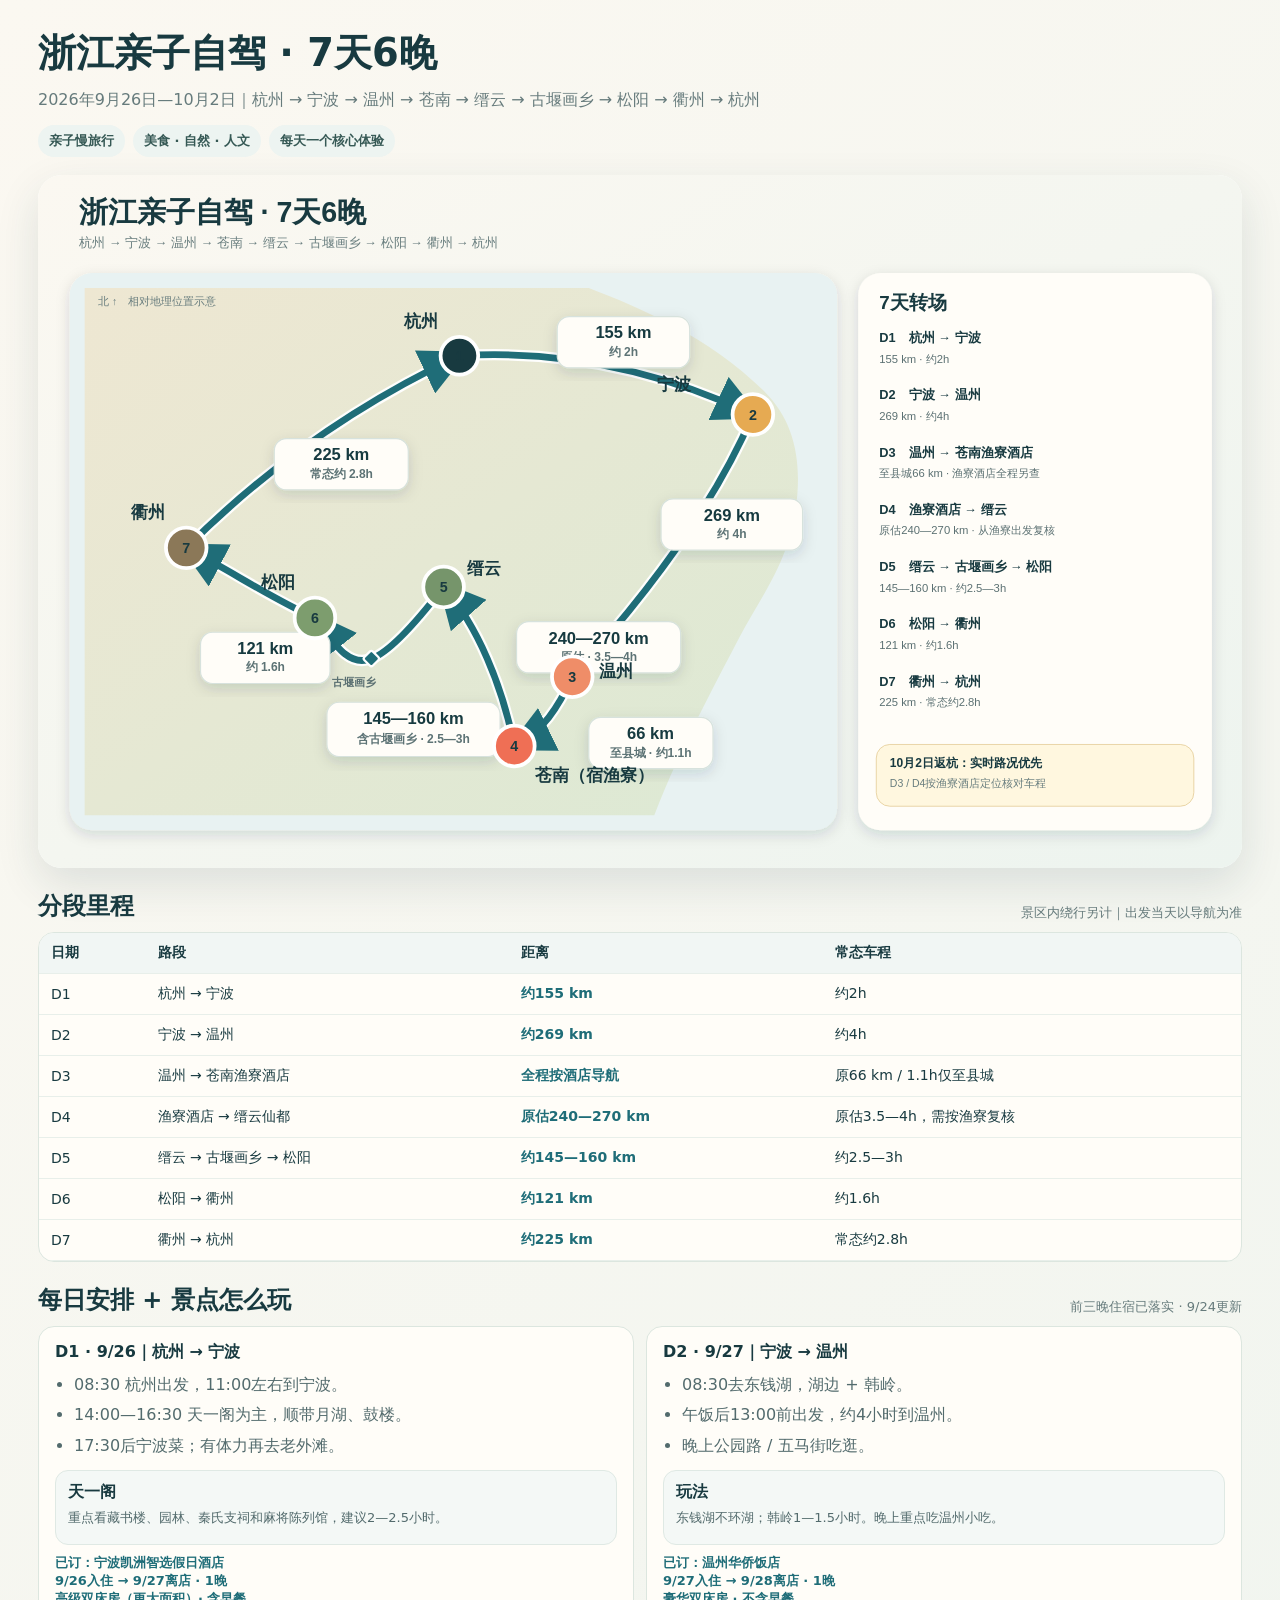
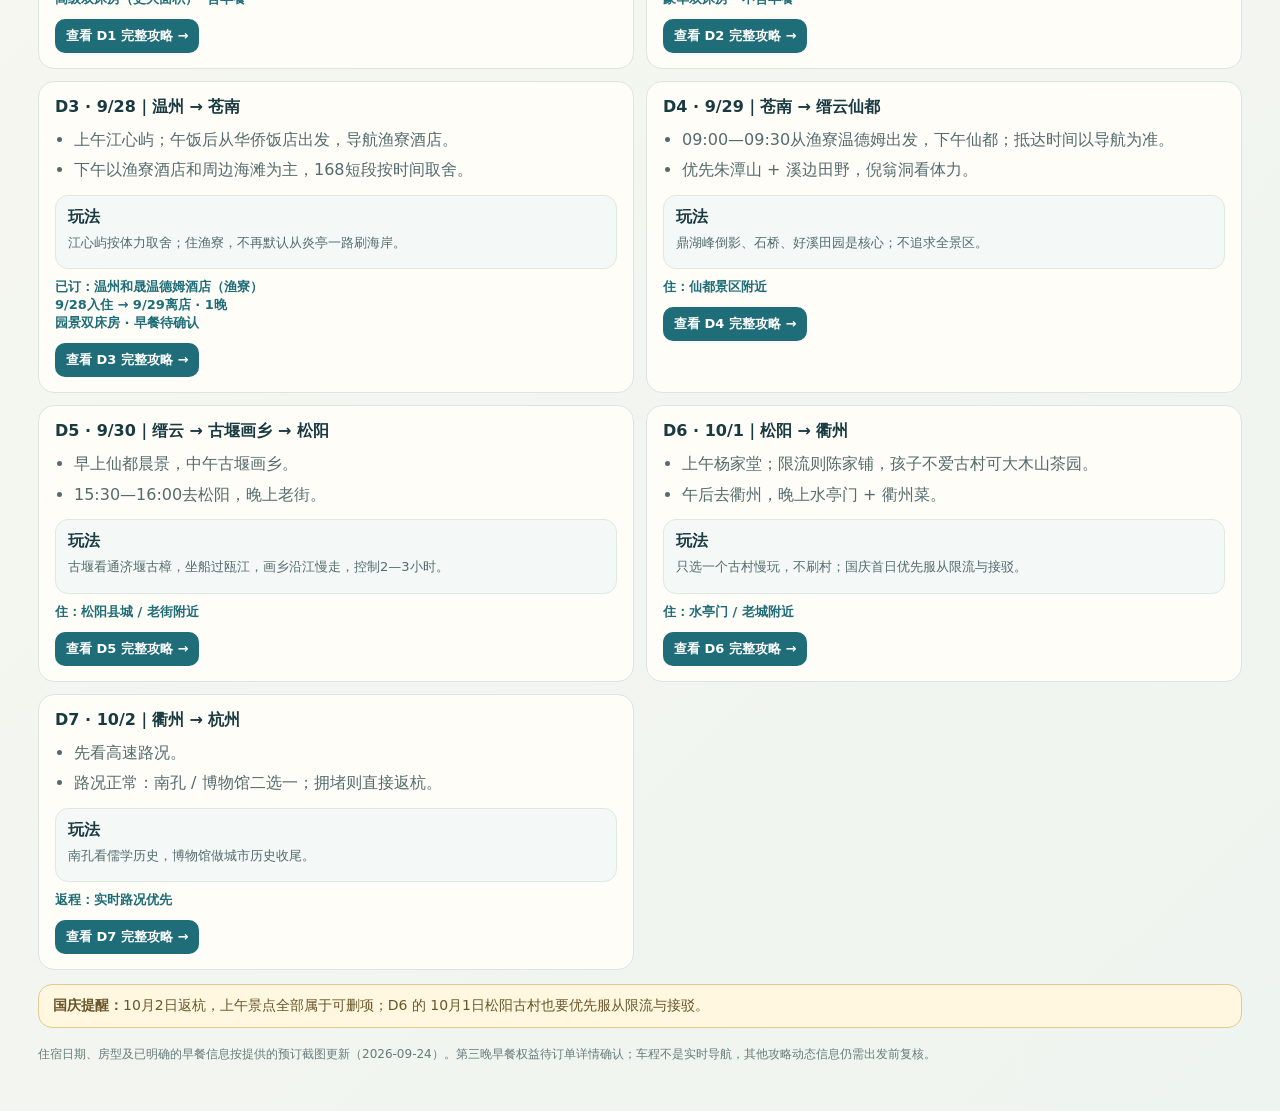
==== commit 50c22510: "docs: keep original route and record first three booked hotels" ====
--- a/index.html
+++ b/index.html
@@ -3,12 +3,12 @@
 <head>
   <meta charset="utf-8"><meta name="viewport" content="width=device-width,initial-scale=1"><meta name="color-scheme" content="light"><title>浙江亲子自驾｜7天6晚</title>
   <style>:root{--ink:#183a40;--muted:#667b7c;--card:#fffdf8;--teal:#1f6d78;--line:#dce6df;--shadow:0 16px 44px rgba(28,61,65,.12)}*{box-sizing:border-box}body{margin:0;background:linear-gradient(135deg,#fbf8f1,#eef4ef);color:var(--ink);font-family:"PingFang SC","Microsoft YaHei","Noto Sans CJK SC",system-ui,sans-serif}.page{width:min(1320px,100%);margin:auto;padding:28px clamp(12px,3vw,38px) 48px}h1{font-size:clamp(28px,3vw,44px);margin:0 0 8px}.subtitle{color:var(--muted);line-height:1.65}.pills{display:flex;gap:8px;flex-wrap:wrap;margin-top:12px}.pill{padding:7px 11px;border-radius:999px;background:#edf4f1;color:#365955;font-size:13px;font-weight:700}.map{display:block;width:100%;margin-top:18px;border-radius:24px;background:#fff;box-shadow:var(--shadow)}section{margin-top:22px}.section-title{display:flex;justify-content:space-between;align-items:end;gap:12px;margin-bottom:10px}.section-title h2{margin:0}.hint{color:var(--muted);font-size:13px}.table-wrap{overflow-x:auto;border:1px solid var(--line);border-radius:16px;background:var(--card)}table{width:100%;min-width:720px;border-collapse:collapse}th,td{padding:11px 12px;border-bottom:1px solid #e8efea;text-align:left;font-size:14px}th{background:#f1f6f4}.metric{font-weight:800;color:var(--teal)}.days{display:grid;grid-template-columns:repeat(2,minmax(0,1fr));gap:12px}.day{background:var(--card);border:1px solid var(--line);border-radius:16px;padding:15px 16px}.day h3{margin:0 0 8px;font-size:16px}.day ul{margin:0;padding-left:19px;color:#536b6d;line-height:1.72}.day li+li{margin-top:3px}.stay{margin-top:9px;font-size:13px;font-weight:700;color:var(--teal)}.play{margin-top:11px;padding:11px 12px;border-radius:13px;background:#f4f8f6;border:1px solid #dfe9e4}.play b{display:block}.play p{margin:4px 0;color:#536b6d;font-size:13px;line-height:1.65}.detail{display:inline-block;margin-top:11px;padding:8px 11px;border-radius:10px;background:var(--teal);color:#fff;text-decoration:none;font-size:13px;font-weight:800}.alert{margin-top:14px;padding:12px 14px;border-radius:14px;background:#fff7df;border:1px solid #e2c990;color:#6a5729;font-size:14px}footer{margin-top:18px;color:var(--muted);font-size:12px}@media(max-width:680px){.days{grid-template-columns:1fr}.page{padding-inline:10px}}</style>
-</head><body><main class="page"><header><h1>浙江亲子自驾 · 7天6晚</h1><div class="subtitle">2026年9月26日—10月2日｜杭州 → 宁波 → 温州 → 苍南 → 缙云 → 古堰画乡 → 松阳 → 衢州 → 杭州</div><div class="pills"><span class="pill">亲子慢旅行</span><span class="pill">美食 · 自然 · 人文</span><span class="pill">每天一个核心体验</span></div></header><!-- route-options:start --><nav aria-label="路线版本切换" style="display:flex;flex-wrap:wrap;align-items:center;gap:8px;margin-top:16px"><span class="pill">当前：A · 原路线</span><a class="detail" style="margin-top:0" href="./route-compare.html">两条路线并排对比 →</a><a class="detail" style="margin-top:0;background:#865a27" href="./route-yandang.html">B · 雁荡山住宿版 →</a></nav><!-- route-options:end --><img class="map" src="./浙江亲子自驾路线地图.svg" alt="浙江7天6晚自驾路线图"><section><div class="section-title"><h2>分段里程</h2><div class="hint">景区内绕行另计｜出发当天以导航为准</div></div><div class="table-wrap"><table><thead><tr><th>日期</th><th>路段</th><th>距离</th><th>常态车程</th></tr></thead><tbody><tr><td>D1</td><td>杭州 → 宁波</td><td class="metric">约155 km</td><td>约2h</td></tr><tr><td>D2</td><td>宁波 → 温州</td><td class="metric">约269 km</td><td>约4h</td></tr><tr><td>D3</td><td>温州 → 苍南</td><td class="metric">约66 km</td><td>约1.1h</td></tr><tr><td>D4</td><td>苍南海岸 → 缙云</td><td class="metric">约240—270 km</td><td>约3.5—4h</td></tr><tr><td>D5</td><td>缙云 → 古堰画乡 → 松阳</td><td class="metric">约145—160 km</td><td>约2.5—3h</td></tr><tr><td>D6</td><td>松阳 → 衢州</td><td class="metric">约121 km</td><td>约1.6h</td></tr><tr><td>D7</td><td>衢州 → 杭州</td><td class="metric">约225 km</td><td>常态约2.8h</td></tr></tbody></table></div></section><section><div class="section-title"><h2>每日安排 + 景点怎么玩</h2><div class="hint">D1–D7 均有独立详细攻略；出发前一周再统一校准</div></div><div class="days">
-<article class="day"><h3>D1 · 9/26｜杭州 → 宁波</h3><ul><li>08:30 杭州出发，11:00左右到宁波。</li><li>14:00—16:30 天一阁为主，顺带月湖、鼓楼。</li><li>17:30后宁波菜；有体力再去老外滩。</li></ul><div class="play"><b>天一阁</b><p>重点看藏书楼、园林、秦氏支祠和麻将陈列馆，建议2—2.5小时。</p></div><div class="stay">住：天一广场 / 老外滩附近</div><a class="detail" href="./day1-ningbo.html">查看 D1 完整攻略 →</a></article>
-<article class="day"><h3>D2 · 9/27｜宁波 → 温州</h3><ul><li>08:30去东钱湖，湖边 + 韩岭。</li><li>午饭后13:00前出发，约4小时到温州。</li><li>晚上公园路 / 五马街吃逛。</li></ul><div class="play"><b>玩法</b><p>东钱湖不环湖；韩岭1—1.5小时。晚上重点吃温州小吃。</p></div><div class="stay">住：温州鹿城老城附近</div><a class="detail" href="./day2-ningbo-wenzhou.html">查看 D2 完整攻略 →</a></article>
-<article class="day"><h3>D3 · 9/28｜温州 → 苍南</h3><ul><li>上午江心屿；午饭后去苍南。</li><li>下午浙南168精华短段，傍晚看海。</li></ul><div class="play"><b>玩法</b><p>江心屿1.5—2小时；168只走30—60公里精华段，不跑全线。</p></div><div class="stay">住：炎亭或苍南海岸附近</div><a class="detail" href="./day3-wenzhou-cangnan.html">查看 D3 完整攻略 →</a></article>
-<article class="day"><h3>D4 · 9/29｜苍南 → 缙云仙都</h3><ul><li>09:00—09:30出发，下午仙都。</li><li>优先朱潭山 + 溪边田野，倪翁洞看体力。</li></ul><div class="play"><b>玩法</b><p>鼎湖峰倒影、石桥、好溪田园是核心；不追求全景区。</p></div><div class="stay">住：仙都景区附近</div><a class="detail" href="./day4-cangnan-jinyun.html">查看 D4 完整攻略 →</a></article>
+</head><body><main class="page"><header><h1>浙江亲子自驾 · 7天6晚</h1><div class="subtitle">2026年9月26日—10月2日｜杭州 → 宁波 → 温州 → 苍南 → 缙云 → 古堰画乡 → 松阳 → 衢州 → 杭州</div><div class="pills"><span class="pill">亲子慢旅行</span><span class="pill">美食 · 自然 · 人文</span><span class="pill">每天一个核心体验</span></div></header><img class="map" src="./浙江亲子自驾路线地图.svg" alt="浙江7天6晚自驾路线图"><section><div class="section-title"><h2>分段里程</h2><div class="hint">景区内绕行另计｜出发当天以导航为准</div></div><div class="table-wrap"><table><thead><tr><th>日期</th><th>路段</th><th>距离</th><th>常态车程</th></tr></thead><tbody><tr><td>D1</td><td>杭州 → 宁波</td><td class="metric">约155 km</td><td>约2h</td></tr><tr><td>D2</td><td>宁波 → 温州</td><td class="metric">约269 km</td><td>约4h</td></tr><tr><td>D3</td><td>温州 → 苍南渔寮酒店</td><td class="metric">全程按酒店导航</td><td>原66 km / 1.1h仅至县城</td></tr><tr><td>D4</td><td>渔寮酒店 → 缙云仙都</td><td class="metric">原估240—270 km</td><td>原估3.5—4h，需按渔寮复核</td></tr><tr><td>D5</td><td>缙云 → 古堰画乡 → 松阳</td><td class="metric">约145—160 km</td><td>约2.5—3h</td></tr><tr><td>D6</td><td>松阳 → 衢州</td><td class="metric">约121 km</td><td>约1.6h</td></tr><tr><td>D7</td><td>衢州 → 杭州</td><td class="metric">约225 km</td><td>常态约2.8h</td></tr></tbody></table></div></section><section><div class="section-title"><h2>每日安排 + 景点怎么玩</h2><div class="hint">前三晚住宿已落实 · 9/24更新</div></div><div class="days">
+<article class="day"><h3>D1 · 9/26｜杭州 → 宁波</h3><ul><li>08:30 杭州出发，11:00左右到宁波。</li><li>14:00—16:30 天一阁为主，顺带月湖、鼓楼。</li><li>17:30后宁波菜；有体力再去老外滩。</li></ul><div class="play"><b>天一阁</b><p>重点看藏书楼、园林、秦氏支祠和麻将陈列馆，建议2—2.5小时。</p></div><div class="stay booked-stay">已订：宁波凯洲智选假日酒店<br><time datetime="2026-09-26">9/26</time>入住 → <time datetime="2026-09-27">9/27</time>离店 · 1晚<br>高级双床房（更大面积）· 含早餐</div><a class="detail" href="./day1-ningbo.html">查看 D1 完整攻略 →</a></article>
+<article class="day"><h3>D2 · 9/27｜宁波 → 温州</h3><ul><li>08:30去东钱湖，湖边 + 韩岭。</li><li>午饭后13:00前出发，约4小时到温州。</li><li>晚上公园路 / 五马街吃逛。</li></ul><div class="play"><b>玩法</b><p>东钱湖不环湖；韩岭1—1.5小时。晚上重点吃温州小吃。</p></div><div class="stay booked-stay">已订：温州华侨饭店<br><time datetime="2026-09-27">9/27</time>入住 → <time datetime="2026-09-28">9/28</time>离店 · 1晚<br>豪华双床房 · 不含早餐</div><a class="detail" href="./day2-ningbo-wenzhou.html">查看 D2 完整攻略 →</a></article>
+<article class="day"><h3>D3 · 9/28｜温州 → 苍南</h3><ul><li>上午江心屿；午饭后从华侨饭店出发，导航渔寮酒店。</li><li>下午以渔寮酒店和周边海滩为主，168短段按时间取舍。</li></ul><div class="play"><b>玩法</b><p>江心屿按体力取舍；住渔寮，不再默认从炎亭一路刷海岸。</p></div><div class="stay booked-stay">已订：温州和晟温德姆酒店（渔寮）<br><time datetime="2026-09-28">9/28</time>入住 → <time datetime="2026-09-29">9/29</time>离店 · 1晚<br>园景双床房 · 早餐待确认</div><a class="detail" href="./day3-wenzhou-cangnan.html">查看 D3 完整攻略 →</a></article>
+<article class="day"><h3>D4 · 9/29｜苍南 → 缙云仙都</h3><ul><li>09:00—09:30从渔寮温德姆出发，下午仙都；抵达时间以导航为准。</li><li>优先朱潭山 + 溪边田野，倪翁洞看体力。</li></ul><div class="play"><b>玩法</b><p>鼎湖峰倒影、石桥、好溪田园是核心；不追求全景区。</p></div><div class="stay">住：仙都景区附近</div><a class="detail" href="./day4-cangnan-jinyun.html">查看 D4 完整攻略 →</a></article>
 <article class="day"><h3>D5 · 9/30｜缙云 → 古堰画乡 → 松阳</h3><ul><li>早上仙都晨景，中午古堰画乡。</li><li>15:30—16:00去松阳，晚上老街。</li></ul><div class="play"><b>玩法</b><p>古堰看通济堰古樟，坐船过瓯江，画乡沿江慢走，控制2—3小时。</p></div><div class="stay">住：松阳县城 / 老街附近</div><a class="detail" href="./day5-jinyun-songyang.html">查看 D5 完整攻略 →</a></article>
 <article class="day"><h3>D6 · 10/1｜松阳 → 衢州</h3><ul><li>上午杨家堂；限流则陈家铺，孩子不爱古村可大木山茶园。</li><li>午后去衢州，晚上水亭门 + 衢州菜。</li></ul><div class="play"><b>玩法</b><p>只选一个古村慢玩，不刷村；国庆首日优先服从限流与接驳。</p></div><div class="stay">住：水亭门 / 老城附近</div><a class="detail" href="./day6-songyang-quzhou.html">查看 D6 完整攻略 →</a></article>
 <article class="day"><h3>D7 · 10/2｜衢州 → 杭州</h3><ul><li>先看高速路况。</li><li>路况正常：南孔 / 博物馆二选一；拥堵则直接返杭。</li></ul><div class="play"><b>玩法</b><p>南孔看儒学历史，博物馆做城市历史收尾。</p></div><div class="stay">返程：实时路况优先</div><a class="detail" href="./day7-quzhou-hangzhou.html">查看 D7 完整攻略 →</a></article>
-</div><div class="alert"><strong>国庆提醒：</strong>10月2日返杭，上午景点全部属于可删项；D6 的 10月1日松阳古村也要优先服从限流与接驳。</div></section><footer>里程为规划参考值；详情攻略信息会在出发前一周再次校准。</footer></main></body></html>+</div><div class="alert"><strong>国庆提醒：</strong>10月2日返杭，上午景点全部属于可删项；D6 的 10月1日松阳古村也要优先服从限流与接驳。</div></section><footer>住宿日期、房型及已明确的早餐信息按提供的预订截图更新（2026-09-24）。第三晚早餐权益待订单详情确认；车程不是实时导航，其他攻略动态信息仍需出发前复核。</footer></main></body></html>
